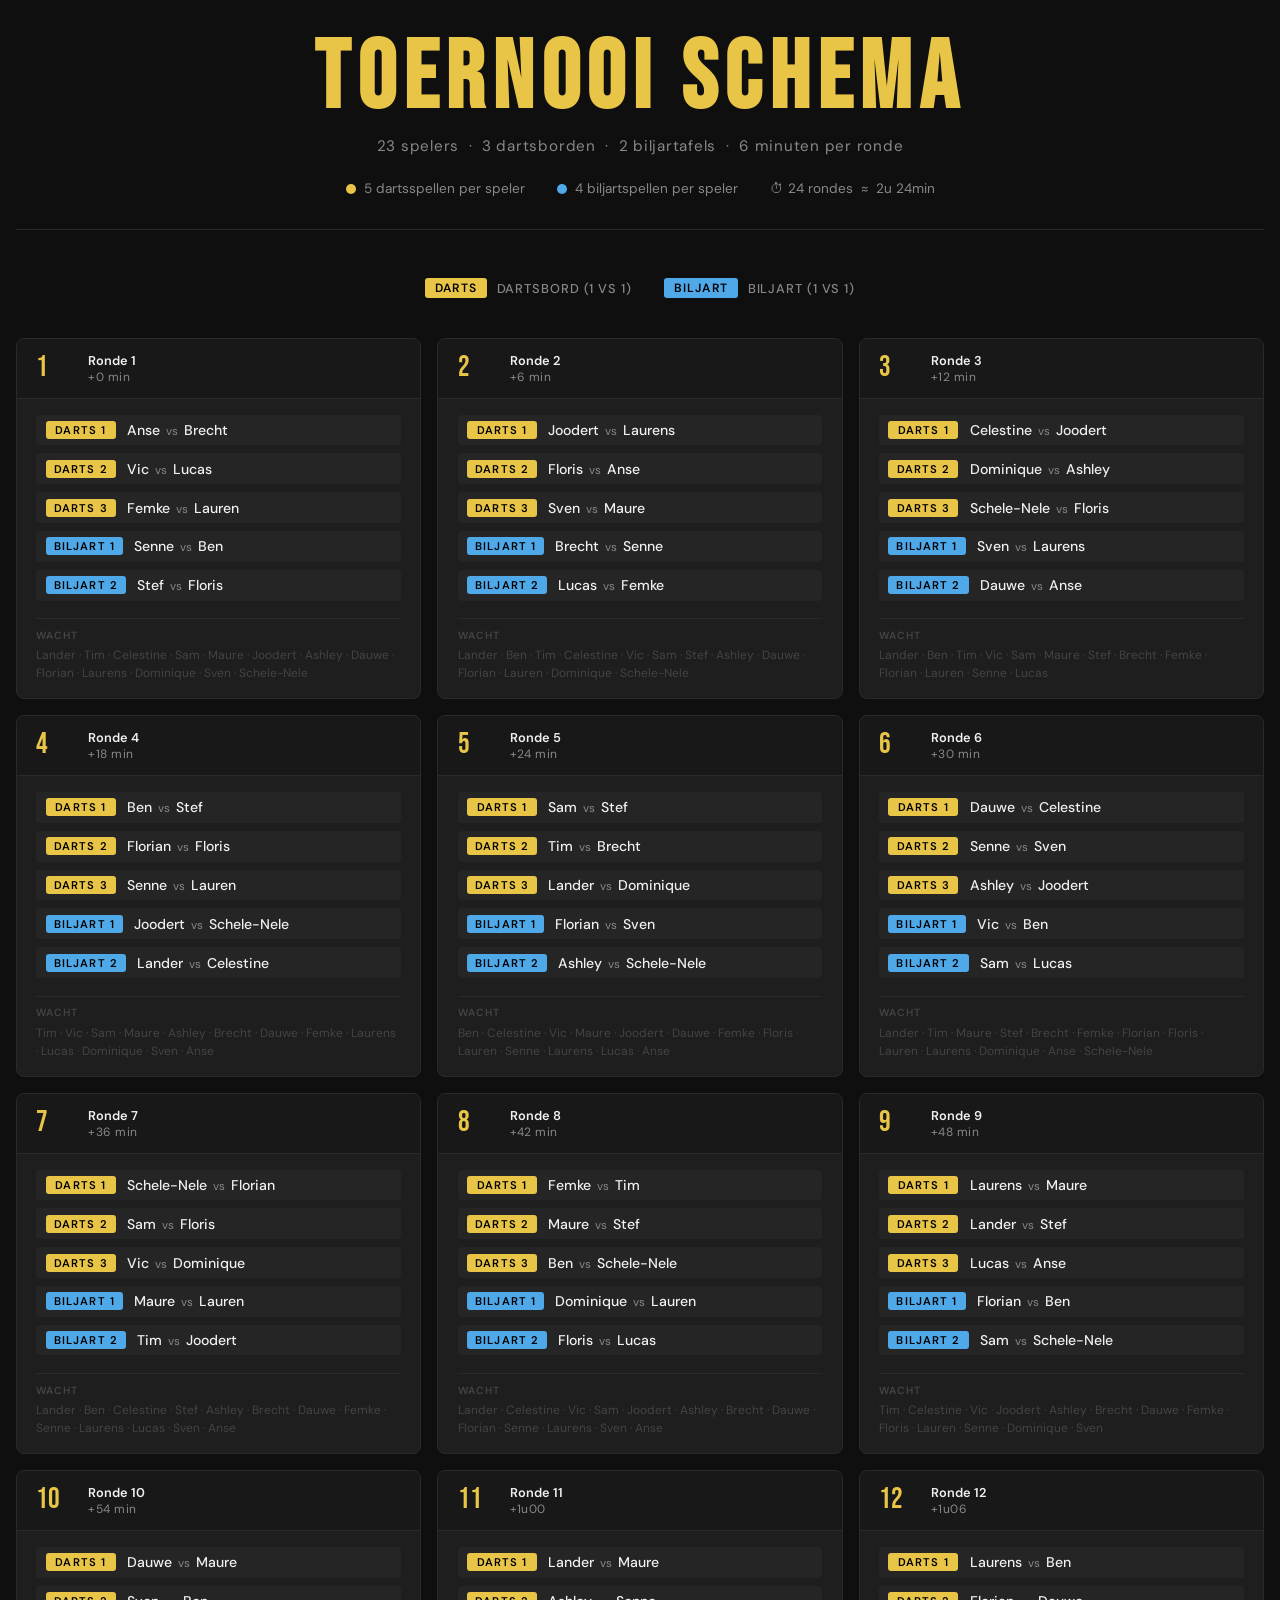
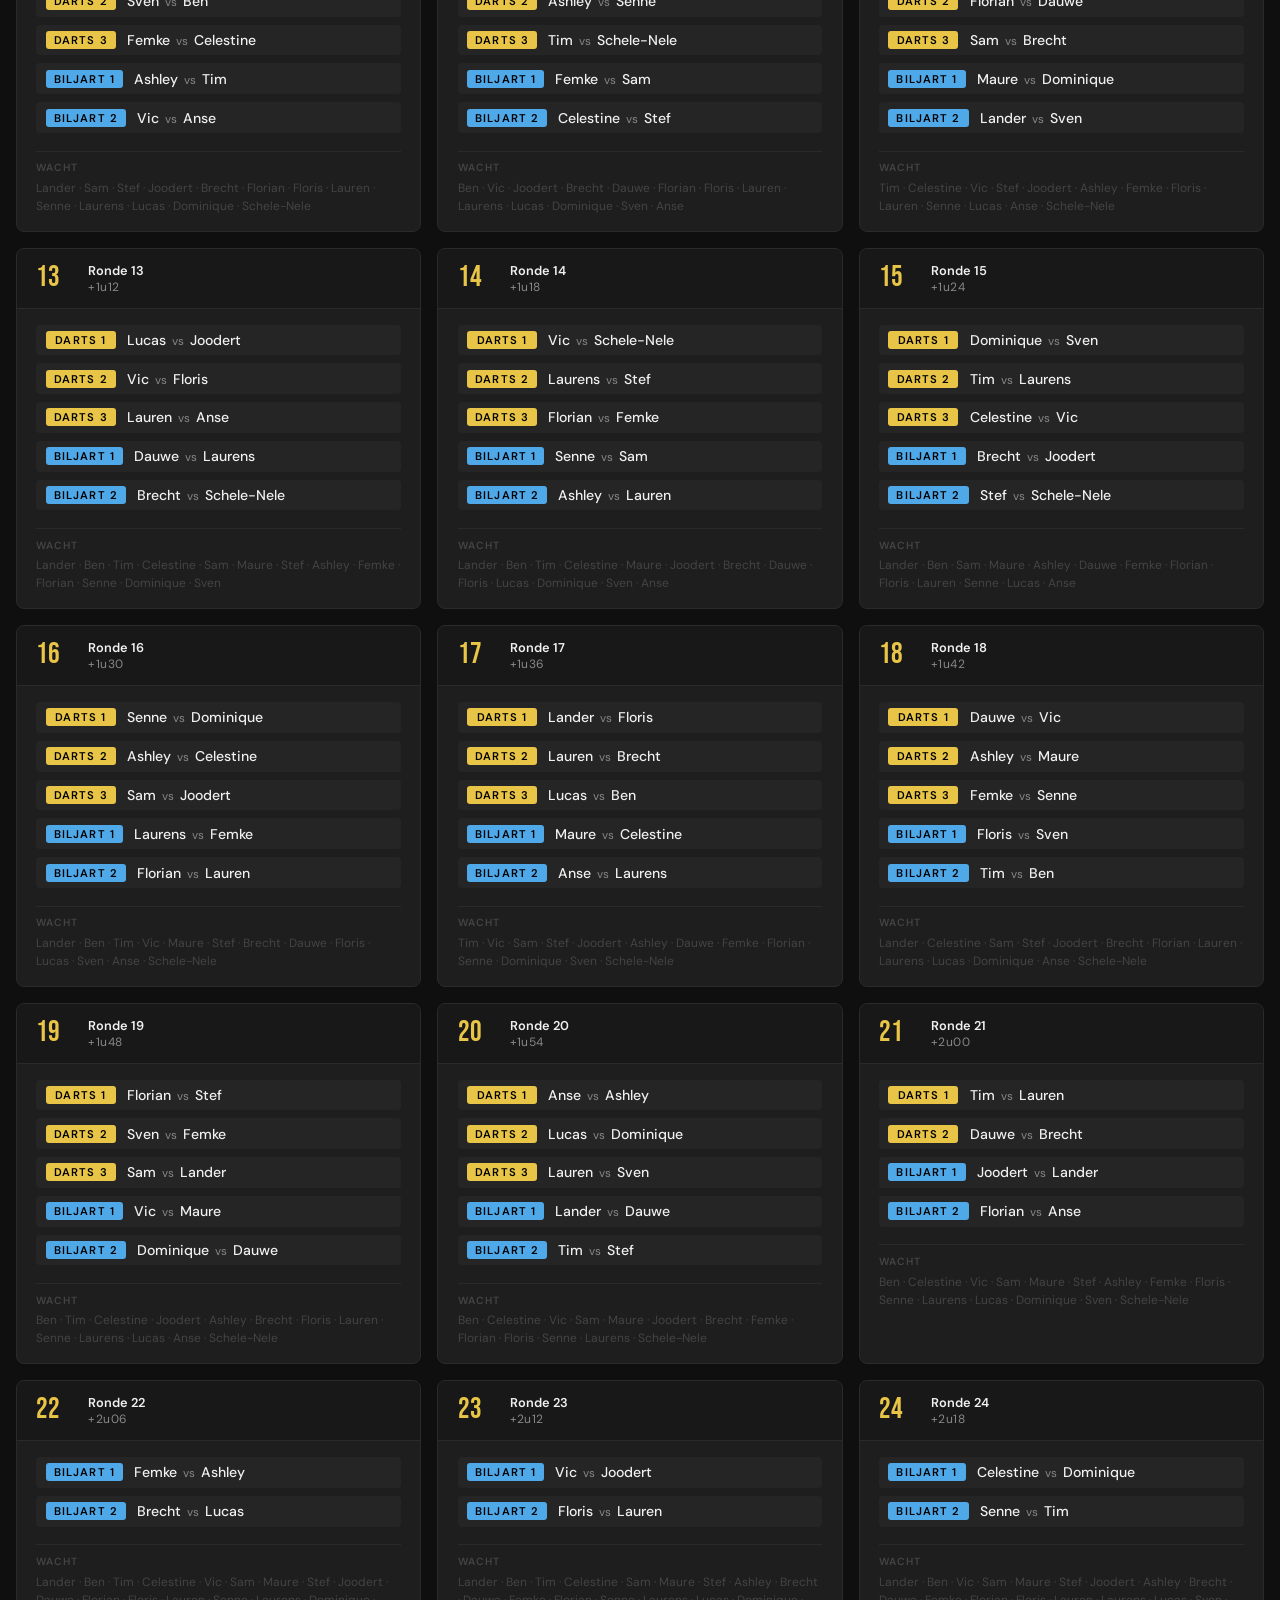
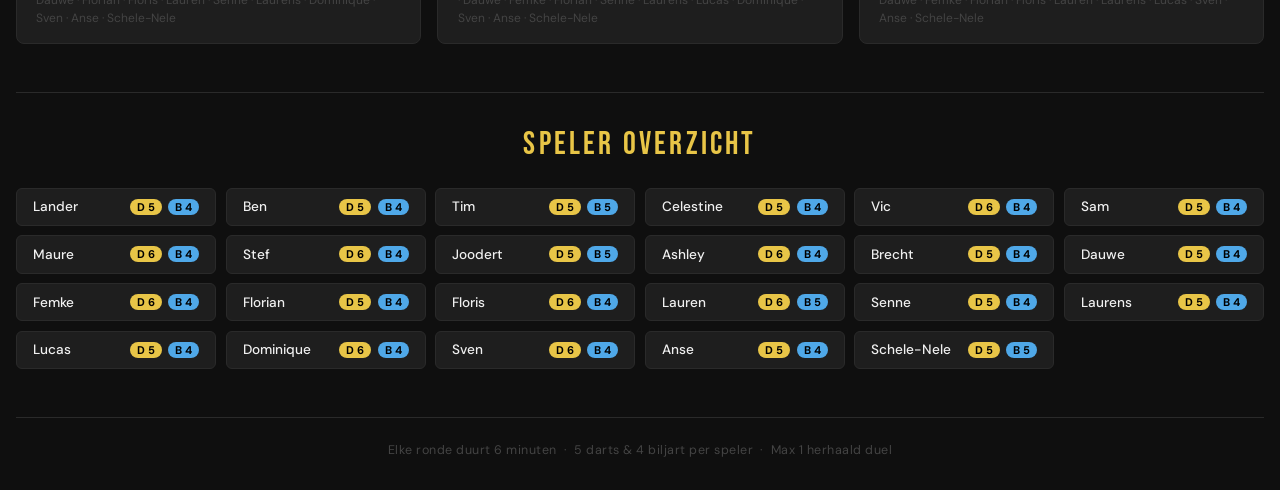
==== index.html @ 8fc0aef2 "Update index.html" ====
<!DOCTYPE html>
<html lang="nl">
<head>
<meta charset="UTF-8">
<meta name="viewport" content="width=device-width, initial-scale=1.0">
<title>Toernooi Schema</title>
<style>
  @import url('https://fonts.googleapis.com/css2?family=Bebas+Neue&family=DM+Sans:wght@300;400;500;600&display=swap');

  :root {
    --bg: #0f0f0f;
    --surface: #181818;
    --card: #1e1e1e;
    --border: #2a2a2a;
    --darts: #e8c547;
    --biljart: #4fa8e8;
    --out: #444;
    --text: #f0f0f0;
    --muted: #888;
    --accent: #e8c547;
  }

  * { box-sizing: border-box; margin: 0; padding: 0; }

  body {
    background: var(--bg);
    color: var(--text);
    font-family: 'DM Sans', sans-serif;
    padding: 2rem 1rem;
    min-height: 100vh;
  }

  header {
    text-align: center;
    margin-bottom: 3rem;
    border-bottom: 1px solid var(--border);
    padding-bottom: 2rem;
  }

  header h1 {
    font-family: 'Bebas Neue', sans-serif;
    font-size: clamp(3rem, 8vw, 6rem);
    letter-spacing: 0.08em;
    color: var(--accent);
    line-height: 1;
  }

  header p {
    color: var(--muted);
    font-size: 0.95rem;
    margin-top: 0.5rem;
    letter-spacing: 0.05em;
  }

  .meta-bar {
    display: flex;
    justify-content: center;
    gap: 2rem;
    flex-wrap: wrap;
    margin-top: 1.5rem;
  }

  .meta-item {
    display: flex;
    align-items: center;
    gap: 0.5rem;
    font-size: 0.85rem;
    color: var(--muted);
  }

  .dot {
    width: 10px; height: 10px;
    border-radius: 50%;
    flex-shrink: 0;
  }

  .dot-d { background: var(--darts); }
  .dot-b { background: var(--biljart); }

  .legend {
    display: flex;
    justify-content: center;
    gap: 2rem;
    margin-bottom: 2.5rem;
    flex-wrap: wrap;
  }

  .legend-item {
    display: flex;
    align-items: center;
    gap: 0.6rem;
    font-size: 0.8rem;
    font-weight: 500;
    letter-spacing: 0.07em;
    text-transform: uppercase;
    color: var(--muted);
  }

  .legend-badge {
    padding: 2px 10px;
    border-radius: 3px;
    font-size: 0.75rem;
    font-weight: 600;
    letter-spacing: 0.1em;
  }

  .badge-d { background: var(--darts); color: #000; }
  .badge-b { background: var(--biljart); color: #000; }

  .grid {
    display: grid;
    grid-template-columns: repeat(auto-fill, minmax(320px, 1fr));
    gap: 1rem;
    max-width: 1400px;
    margin: 0 auto;
  }

  .round-card {
    background: var(--card);
    border: 1px solid var(--border);
    border-radius: 8px;
    overflow: hidden;
  }

  .round-header {
    display: flex;
    align-items: center;
    gap: 1rem;
    padding: 0.8rem 1.2rem;
    background: var(--surface);
    border-bottom: 1px solid var(--border);
  }

  .round-num {
    font-family: 'Bebas Neue', sans-serif;
    font-size: 1.8rem;
    color: var(--accent);
    line-height: 1;
    min-width: 36px;
  }

  .round-time {
    font-size: 0.75rem;
    color: var(--muted);
    letter-spacing: 0.04em;
  }

  .round-body {
    padding: 1rem 1.2rem;
    display: flex;
    flex-direction: column;
    gap: 0.5rem;
  }

  .match-row {
    display: flex;
    align-items: center;
    gap: 0.7rem;
    padding: 0.4rem 0.6rem;
    border-radius: 4px;
    background: rgba(255,255,255,0.03);
  }

  .match-label {
    font-size: 0.7rem;
    font-weight: 600;
    letter-spacing: 0.1em;
    text-transform: uppercase;
    padding: 2px 8px;
    border-radius: 3px;
    min-width: 70px;
    text-align: center;
    flex-shrink: 0;
  }

  .label-d { background: var(--darts); color: #000; }
  .label-b { background: var(--biljart); color: #000; }

  .match-players {
    font-size: 0.88rem;
    font-weight: 500;
    color: var(--text);
  }

  .vs {
    color: var(--muted);
    font-size: 0.72rem;
    font-weight: 400;
    margin: 0 2px;
  }

  .sitting-out {
    margin-top: 0.6rem;
    padding-top: 0.6rem;
    border-top: 1px solid var(--border);
  }

  .sitting-label {
    font-size: 0.65rem;
    text-transform: uppercase;
    letter-spacing: 0.1em;
    color: var(--out);
    margin-bottom: 0.3rem;
    font-weight: 600;
  }

  .sitting-names {
    font-size: 0.75rem;
    color: var(--out);
    line-height: 1.5;
  }

  .stats-section {
    max-width: 1400px;
    margin: 3rem auto 0;
    border-top: 1px solid var(--border);
    padding-top: 2rem;
  }

  .stats-title {
    font-family: 'Bebas Neue', sans-serif;
    font-size: 2rem;
    letter-spacing: 0.1em;
    color: var(--accent);
    margin-bottom: 1.5rem;
    text-align: center;
  }

  .stats-grid {
    display: grid;
    grid-template-columns: repeat(auto-fill, minmax(200px, 1fr));
    gap: 0.6rem;
  }

  .stat-row {
    background: var(--card);
    border: 1px solid var(--border);
    border-radius: 6px;
    padding: 0.6rem 1rem;
    display: flex;
    align-items: center;
    justify-content: space-between;
    gap: 0.5rem;
  }

  .stat-name {
    font-size: 0.85rem;
    font-weight: 500;
  }

  .stat-counts {
    display: flex;
    gap: 0.4rem;
    flex-shrink: 0;
  }

  .stat-pill {
    font-size: 0.7rem;
    font-weight: 700;
    padding: 1px 7px;
    border-radius: 99px;
  }

  .pill-d { background: var(--darts); color: #000; }
  .pill-b { background: var(--biljart); color: #000; }

  footer {
    text-align: center;
    margin-top: 3rem;
    padding-top: 1.5rem;
    border-top: 1px solid var(--border);
    color: var(--out);
    font-size: 0.78rem;
    letter-spacing: 0.04em;
  }

  @media print {
    body { background: white; color: black; padding: 1rem; }
    :root {
      --bg: white; --surface: #f5f5f5; --card: #f9f9f9;
      --border: #ddd; --text: #111; --muted: #555; --out: #999;
      --darts: #c9a200; --biljart: #1a6ab3;
    }
    .grid { grid-template-columns: repeat(3, 1fr); gap: 0.6rem; }
    .round-card { break-inside: avoid; }
  }
</style>
</head>
<body>

<header>
  <h1>Toernooi Schema</h1>
  <p>23 spelers &nbsp;·&nbsp; 3 dartsborden &nbsp;·&nbsp; 2 biljartafels &nbsp;·&nbsp; 6 minuten per ronde</p>
  <div class="meta-bar">
    <div class="meta-item"><span class="dot dot-d"></span> 5 dartsspellen per speler</div>
    <div class="meta-item"><span class="dot dot-b"></span> 4 biljartspellen per speler</div>
    <div class="meta-item">⏱ 24 rondes &nbsp;≈&nbsp; 2u 24min</div>
  </div>
</header>

<div class="legend">
  <div class="legend-item"><span class="legend-badge badge-d">DARTS</span> Dartsbord (1 vs 1)</div>
  <div class="legend-item"><span class="legend-badge badge-b">BILJART</span> Biljart (1 vs 1)</div>
</div>

<div class="grid" id="schedule"></div>

<div class="stats-section">
  <div class="stats-title">Speler Overzicht</div>
  <div class="stats-grid" id="stats"></div>
</div>

<footer>Elke ronde duurt 6 minuten &nbsp;·&nbsp; 5 darts &amp; 4 biljart per speler &nbsp;·&nbsp; Max 1 herhaald duel</footer>

<script>
const schedule = [
  { darts: [["Anse","Brecht"],["Vic","Lucas"],["Femke","Lauren"]], biljart: [["Senne","Ben"],["Stef","Floris"]] },
  { darts: [["Joodert","Laurens"],["Floris","Anse"],["Sven","Maure"]], biljart: [["Brecht","Senne"],["Lucas","Femke"]] },
  { darts: [["Celestine","Joodert"],["Dominique","Ashley"],["Schele-Nele","Floris"]], biljart: [["Sven","Laurens"],["Dauwe","Anse"]] },
  { darts: [["Ben","Stef"],["Florian","Floris"],["Senne","Lauren"]], biljart: [["Joodert","Schele-Nele"],["Lander","Celestine"]] },
  { darts: [["Sam","Stef"],["Tim","Brecht"],["Lander","Dominique"]], biljart: [["Florian","Sven"],["Ashley","Schele-Nele"]] },
  { darts: [["Dauwe","Celestine"],["Senne","Sven"],["Ashley","Joodert"]], biljart: [["Vic","Ben"],["Sam","Lucas"]] },
  { darts: [["Schele-Nele","Florian"],["Sam","Floris"],["Vic","Dominique"]], biljart: [["Maure","Lauren"],["Tim","Joodert"]] },
  { darts: [["Femke","Tim"],["Maure","Stef"],["Ben","Schele-Nele"]], biljart: [["Dominique","Lauren"],["Floris","Lucas"]] },
  { darts: [["Laurens","Maure"],["Lander","Stef"],["Lucas","Anse"]], biljart: [["Florian","Ben"],["Sam","Schele-Nele"]] },
  { darts: [["Dauwe","Maure"],["Sven","Ben"],["Femke","Celestine"]], biljart: [["Ashley","Tim"],["Vic","Anse"]] },
  { darts: [["Lander","Maure"],["Ashley","Senne"],["Tim","Schele-Nele"]], biljart: [["Femke","Sam"],["Celestine","Stef"]] },
  { darts: [["Laurens","Ben"],["Florian","Dauwe"],["Sam","Brecht"]], biljart: [["Maure","Dominique"],["Lander","Sven"]] },
  { darts: [["Lucas","Joodert"],["Vic","Floris"],["Lauren","Anse"]], biljart: [["Dauwe","Laurens"],["Brecht","Schele-Nele"]] },
  { darts: [["Vic","Schele-Nele"],["Laurens","Stef"],["Florian","Femke"]], biljart: [["Senne","Sam"],["Ashley","Lauren"]] },
  { darts: [["Dominique","Sven"],["Tim","Laurens"],["Celestine","Vic"]], biljart: [["Brecht","Joodert"],["Stef","Schele-Nele"]] },
  { darts: [["Senne","Dominique"],["Ashley","Celestine"],["Sam","Joodert"]], biljart: [["Laurens","Femke"],["Florian","Lauren"]] },
  { darts: [["Lander","Floris"],["Lauren","Brecht"],["Lucas","Ben"]], biljart: [["Maure","Celestine"],["Anse","Laurens"]] },
  { darts: [["Dauwe","Vic"],["Ashley","Maure"],["Femke","Senne"]], biljart: [["Floris","Sven"],["Tim","Ben"]] },
  { darts: [["Florian","Stef"],["Sven","Femke"],["Sam","Lander"]], biljart: [["Vic","Maure"],["Dominique","Dauwe"]] },
  { darts: [["Anse","Ashley"],["Lucas","Dominique"],["Lauren","Sven"]], biljart: [["Lander","Dauwe"],["Tim","Stef"]] },
  { darts: [["Tim","Lauren"],["Dauwe","Brecht"]], biljart: [["Joodert","Lander"],["Florian","Anse"]] },
  { darts: [], biljart: [["Femke","Ashley"],["Brecht","Lucas"]] },
  { darts: [], biljart: [["Vic","Joodert"],["Floris","Lauren"]] },
  { darts: [], biljart: [["Celestine","Dominique"],["Senne","Tim"]] },
];

const allPlayers = ["Lander","Ben","Tim","Celestine","Vic","Sam","Maure","Stef","Joodert","Ashley",
  "Brecht","Dauwe","Femke","Florian","Floris","Lauren","Senne","Laurens","Lucas",
  "Dominique","Sven","Anse","Schele-Nele"];

// Track counts
const dc = {}, bc = {};
allPlayers.forEach(p => { dc[p] = 0; bc[p] = 0; });

// Compute minutes
function roundTime(i) {
  const total = i * 6;
  const h = Math.floor(total / 60);
  const m = total % 60;
  return h > 0 ? `${h}u${m.toString().padStart(2,'0')}` : `${m} min`;
}

const grid = document.getElementById('schedule');

schedule.forEach((rnd, i) => {
  const playing = new Set();
  rnd.darts.forEach(([a,b]) => { playing.add(a); playing.add(b); dc[a]++; dc[b]++; });
  rnd.biljart.forEach(([a,b]) => { playing.add(a); playing.add(b); bc[a]++; bc[b]++; });
  const sitting = allPlayers.filter(p => !playing.has(p));

  const card = document.createElement('div');
  card.className = 'round-card';

  let matchRows = '';
  rnd.darts.forEach(([a,b], j) => {
    matchRows += `<div class="match-row">
      <span class="match-label label-d">Darts ${j+1}</span>
      <span class="match-players">${a} <span class="vs">vs</span> ${b}</span>
    </div>`;
  });
  rnd.biljart.forEach(([a,b], j) => {
    matchRows += `<div class="match-row">
      <span class="match-label label-b">Biljart ${j+1}</span>
      <span class="match-players">${a} <span class="vs">vs</span> ${b}</span>
    </div>`;
  });

  const sittingHtml = sitting.length > 0 ? `
    <div class="sitting-out">
      <div class="sitting-label">Wacht</div>
      <div class="sitting-names">${sitting.join(' · ')}</div>
    </div>` : '';

  card.innerHTML = `
    <div class="round-header">
      <div class="round-num">${i+1}</div>
      <div>
        <div style="font-size:0.8rem;font-weight:600;">Ronde ${i+1}</div>
        <div class="round-time">+${roundTime(i)}</div>
      </div>
    </div>
    <div class="round-body">
      ${matchRows}
      ${sittingHtml}
    </div>`;
  grid.appendChild(card);
});

// Stats
const statsGrid = document.getElementById('stats');
allPlayers.forEach(p => {
  const row = document.createElement('div');
  row.className = 'stat-row';
  row.innerHTML = `
    <span class="stat-name">${p}</span>
    <div class="stat-counts">
      <span class="stat-pill pill-d">D ${dc[p]}</span>
      <span class="stat-pill pill-b">B ${bc[p]}</span>
    </div>`;
  statsGrid.appendChild(row);
});
</script>
</body>
</html>
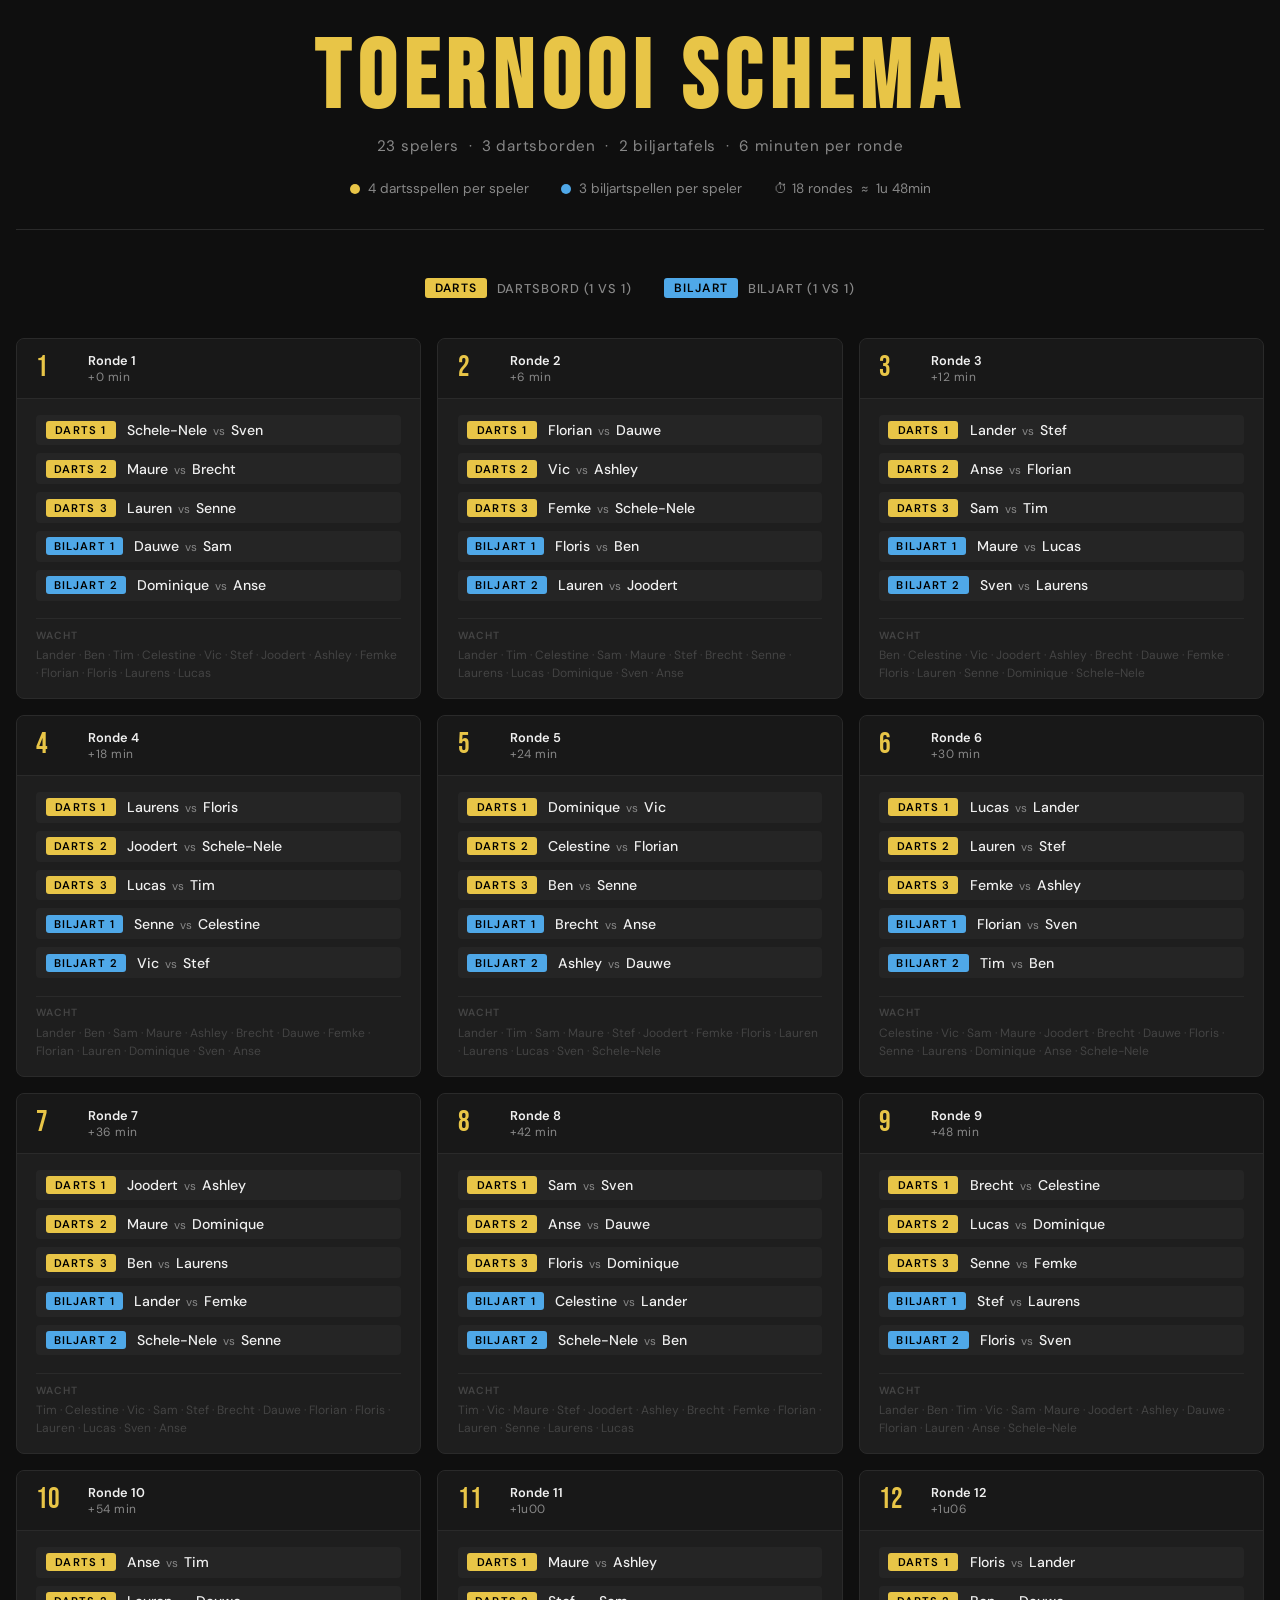
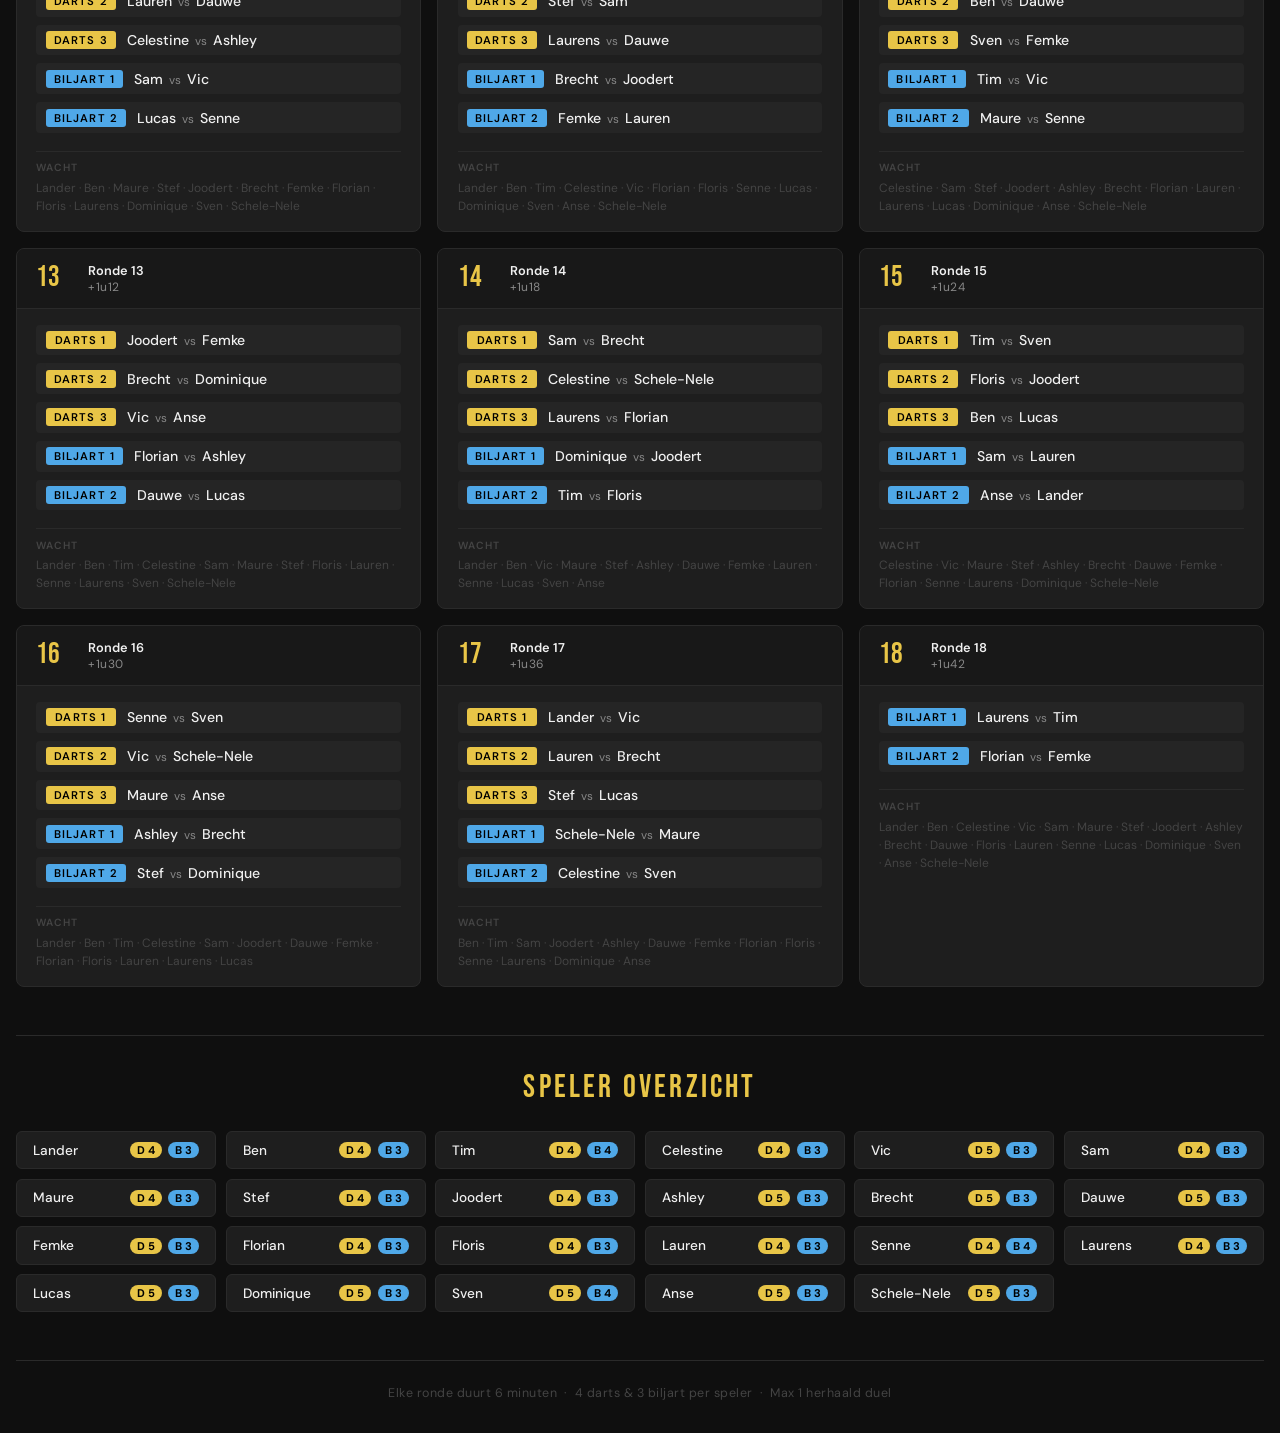
==== commit 9a1345da: "Update index.html tournament" ====
--- a/index.html
+++ b/index.html
@@ -292,9 +292,9 @@
   <h1>Toernooi Schema</h1>
   <p>23 spelers &nbsp;·&nbsp; 3 dartsborden &nbsp;·&nbsp; 2 biljartafels &nbsp;·&nbsp; 6 minuten per ronde</p>
   <div class="meta-bar">
-    <div class="meta-item"><span class="dot dot-d"></span> 5 dartsspellen per speler</div>
-    <div class="meta-item"><span class="dot dot-b"></span> 4 biljartspellen per speler</div>
-    <div class="meta-item">⏱ 24 rondes &nbsp;≈&nbsp; 2u 24min</div>
+    <div class="meta-item"><span class="dot dot-d"></span> 4 dartsspellen per speler</div>
+    <div class="meta-item"><span class="dot dot-b"></span> 3 biljartspellen per speler</div>
+    <div class="meta-item">⏱ 18 rondes &nbsp;≈&nbsp; 1u 48min</div>
   </div>
 </header>
 
@@ -310,34 +310,28 @@
   <div class="stats-grid" id="stats"></div>
 </div>
 
-<footer>Elke ronde duurt 6 minuten &nbsp;·&nbsp; 5 darts &amp; 4 biljart per speler &nbsp;·&nbsp; Max 1 herhaald duel</footer>
+<footer>Elke ronde duurt 6 minuten &nbsp;·&nbsp; 4 darts &amp; 3 biljart per speler &nbsp;·&nbsp; Max 1 herhaald duel</footer>
 
 <script>
 const schedule = [
-  { darts: [["Anse","Brecht"],["Vic","Lucas"],["Femke","Lauren"]], biljart: [["Senne","Ben"],["Stef","Floris"]] },
-  { darts: [["Joodert","Laurens"],["Floris","Anse"],["Sven","Maure"]], biljart: [["Brecht","Senne"],["Lucas","Femke"]] },
-  { darts: [["Celestine","Joodert"],["Dominique","Ashley"],["Schele-Nele","Floris"]], biljart: [["Sven","Laurens"],["Dauwe","Anse"]] },
-  { darts: [["Ben","Stef"],["Florian","Floris"],["Senne","Lauren"]], biljart: [["Joodert","Schele-Nele"],["Lander","Celestine"]] },
-  { darts: [["Sam","Stef"],["Tim","Brecht"],["Lander","Dominique"]], biljart: [["Florian","Sven"],["Ashley","Schele-Nele"]] },
-  { darts: [["Dauwe","Celestine"],["Senne","Sven"],["Ashley","Joodert"]], biljart: [["Vic","Ben"],["Sam","Lucas"]] },
-  { darts: [["Schele-Nele","Florian"],["Sam","Floris"],["Vic","Dominique"]], biljart: [["Maure","Lauren"],["Tim","Joodert"]] },
-  { darts: [["Femke","Tim"],["Maure","Stef"],["Ben","Schele-Nele"]], biljart: [["Dominique","Lauren"],["Floris","Lucas"]] },
-  { darts: [["Laurens","Maure"],["Lander","Stef"],["Lucas","Anse"]], biljart: [["Florian","Ben"],["Sam","Schele-Nele"]] },
-  { darts: [["Dauwe","Maure"],["Sven","Ben"],["Femke","Celestine"]], biljart: [["Ashley","Tim"],["Vic","Anse"]] },
-  { darts: [["Lander","Maure"],["Ashley","Senne"],["Tim","Schele-Nele"]], biljart: [["Femke","Sam"],["Celestine","Stef"]] },
-  { darts: [["Laurens","Ben"],["Florian","Dauwe"],["Sam","Brecht"]], biljart: [["Maure","Dominique"],["Lander","Sven"]] },
-  { darts: [["Lucas","Joodert"],["Vic","Floris"],["Lauren","Anse"]], biljart: [["Dauwe","Laurens"],["Brecht","Schele-Nele"]] },
-  { darts: [["Vic","Schele-Nele"],["Laurens","Stef"],["Florian","Femke"]], biljart: [["Senne","Sam"],["Ashley","Lauren"]] },
-  { darts: [["Dominique","Sven"],["Tim","Laurens"],["Celestine","Vic"]], biljart: [["Brecht","Joodert"],["Stef","Schele-Nele"]] },
-  { darts: [["Senne","Dominique"],["Ashley","Celestine"],["Sam","Joodert"]], biljart: [["Laurens","Femke"],["Florian","Lauren"]] },
-  { darts: [["Lander","Floris"],["Lauren","Brecht"],["Lucas","Ben"]], biljart: [["Maure","Celestine"],["Anse","Laurens"]] },
-  { darts: [["Dauwe","Vic"],["Ashley","Maure"],["Femke","Senne"]], biljart: [["Floris","Sven"],["Tim","Ben"]] },
-  { darts: [["Florian","Stef"],["Sven","Femke"],["Sam","Lander"]], biljart: [["Vic","Maure"],["Dominique","Dauwe"]] },
-  { darts: [["Anse","Ashley"],["Lucas","Dominique"],["Lauren","Sven"]], biljart: [["Lander","Dauwe"],["Tim","Stef"]] },
-  { darts: [["Tim","Lauren"],["Dauwe","Brecht"]], biljart: [["Joodert","Lander"],["Florian","Anse"]] },
-  { darts: [], biljart: [["Femke","Ashley"],["Brecht","Lucas"]] },
-  { darts: [], biljart: [["Vic","Joodert"],["Floris","Lauren"]] },
-  { darts: [], biljart: [["Celestine","Dominique"],["Senne","Tim"]] },
+  { darts: [["Schele-Nele","Sven"],["Maure","Brecht"],["Lauren","Senne"]], biljart: [["Dauwe","Sam"],["Dominique","Anse"]] },
+  { darts: [["Florian","Dauwe"],["Vic","Ashley"],["Femke","Schele-Nele"]], biljart: [["Floris","Ben"],["Lauren","Joodert"]] },
+  { darts: [["Lander","Stef"],["Anse","Florian"],["Sam","Tim"]], biljart: [["Maure","Lucas"],["Sven","Laurens"]] },
+  { darts: [["Laurens","Floris"],["Joodert","Schele-Nele"],["Lucas","Tim"]], biljart: [["Senne","Celestine"],["Vic","Stef"]] },
+  { darts: [["Dominique","Vic"],["Celestine","Florian"],["Ben","Senne"]], biljart: [["Brecht","Anse"],["Ashley","Dauwe"]] },
+  { darts: [["Lucas","Lander"],["Lauren","Stef"],["Femke","Ashley"]], biljart: [["Florian","Sven"],["Tim","Ben"]] },
+  { darts: [["Joodert","Ashley"],["Maure","Dominique"],["Ben","Laurens"]], biljart: [["Lander","Femke"],["Schele-Nele","Senne"]] },
+  { darts: [["Sam","Sven"],["Anse","Dauwe"],["Floris","Dominique"]], biljart: [["Celestine","Lander"],["Schele-Nele","Ben"]] },
+  { darts: [["Brecht","Celestine"],["Lucas","Dominique"],["Senne","Femke"]], biljart: [["Stef","Laurens"],["Floris","Sven"]] },
+  { darts: [["Anse","Tim"],["Lauren","Dauwe"],["Celestine","Ashley"]], biljart: [["Sam","Vic"],["Lucas","Senne"]] },
+  { darts: [["Maure","Ashley"],["Stef","Sam"],["Laurens","Dauwe"]], biljart: [["Brecht","Joodert"],["Femke","Lauren"]] },
+  { darts: [["Floris","Lander"],["Ben","Dauwe"],["Sven","Femke"]], biljart: [["Tim","Vic"],["Maure","Senne"]] },
+  { darts: [["Joodert","Femke"],["Brecht","Dominique"],["Vic","Anse"]], biljart: [["Florian","Ashley"],["Dauwe","Lucas"]] },
+  { darts: [["Sam","Brecht"],["Celestine","Schele-Nele"],["Laurens","Florian"]], biljart: [["Dominique","Joodert"],["Tim","Floris"]] },
+  { darts: [["Tim","Sven"],["Floris","Joodert"],["Ben","Lucas"]], biljart: [["Sam","Lauren"],["Anse","Lander"]] },
+  { darts: [["Senne","Sven"],["Vic","Schele-Nele"],["Maure","Anse"]], biljart: [["Ashley","Brecht"],["Stef","Dominique"]] },
+  { darts: [["Lander","Vic"],["Lauren","Brecht"],["Stef","Lucas"]], biljart: [["Schele-Nele","Maure"],["Celestine","Sven"]] },
+  { darts: [], biljart: [["Laurens","Tim"],["Florian","Femke"]] },
 ];
 
 const allPlayers = ["Lander","Ben","Tim","Celestine","Vic","Sam","Maure","Stef","Joodert","Ashley",
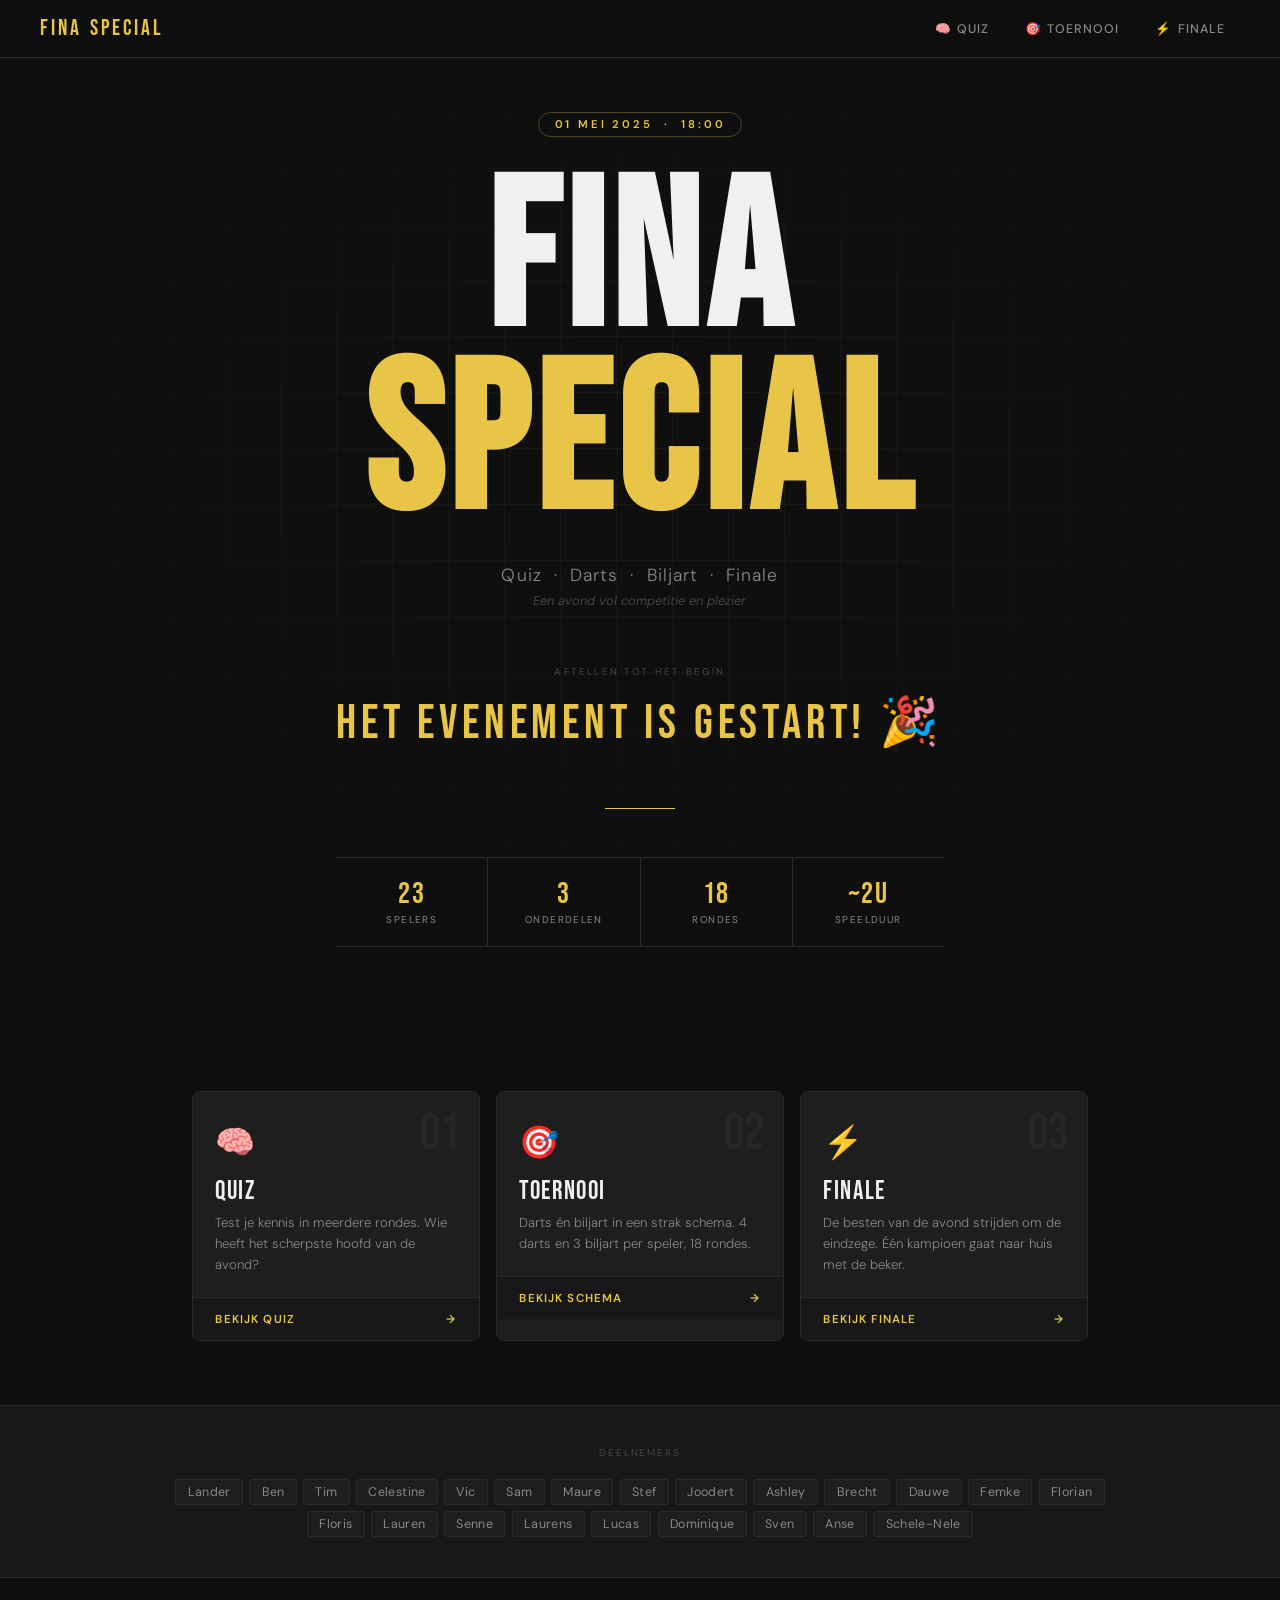
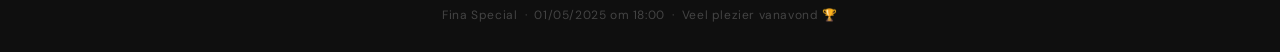
==== commit 4179b945: "Update index.html homepage added" ====
--- a/index.html
+++ b/index.html
@@ -3,412 +3,249 @@
 <head>
 <meta charset="UTF-8">
 <meta name="viewport" content="width=device-width, initial-scale=1.0">
-<title>Toernooi Schema</title>
+<title>Fina Special</title>
 <style>
-  @import url('https://fonts.googleapis.com/css2?family=Bebas+Neue&family=DM+Sans:wght@300;400;500;600&display=swap');
+  @import url('https://fonts.googleapis.com/css2?family=Bebas+Neue&family=DM+Sans:ital,wght@0,300;0,400;0,500;1,300&display=swap');
 
   :root {
     --bg: #0f0f0f;
     --surface: #181818;
     --card: #1e1e1e;
     --border: #2a2a2a;
-    --darts: #e8c547;
-    --biljart: #4fa8e8;
-    --out: #444;
+    --gold: #e8c547;
     --text: #f0f0f0;
     --muted: #888;
-    --accent: #e8c547;
-  }
-
-  * { box-sizing: border-box; margin: 0; padding: 0; }
-
-  body {
-    background: var(--bg);
-    color: var(--text);
-    font-family: 'DM Sans', sans-serif;
-    padding: 2rem 1rem;
-    min-height: 100vh;
-  }
-
-  header {
-    text-align: center;
-    margin-bottom: 3rem;
+    --dim: #444;
+  }
+
+  *, *::before, *::after { box-sizing: border-box; margin: 0; padding: 0; }
+  body { background: var(--bg); color: var(--text); font-family: 'DM Sans', sans-serif; min-height: 100vh; overflow-x: hidden; }
+
+  nav {
+    position: fixed; top: 0; left: 0; right: 0; z-index: 100;
+    display: flex; align-items: center; justify-content: space-between;
+    padding: 0 2.5rem; height: 58px;
+    background: rgba(15,15,15,0.88); backdrop-filter: blur(14px);
     border-bottom: 1px solid var(--border);
-    padding-bottom: 2rem;
-  }
-
-  header h1 {
+  }
+  .nav-logo { font-family: 'Bebas Neue', sans-serif; font-size: 1.4rem; letter-spacing: 0.14em; color: var(--gold); text-decoration: none; }
+  .nav-links { display: flex; gap: 0.3rem; list-style: none; }
+  .nav-links a {
+    display: flex; align-items: center; gap: 0.35rem;
+    padding: 0.35rem 0.9rem; border-radius: 4px; border: 1px solid transparent;
+    text-decoration: none; font-size: 0.78rem; font-weight: 500;
+    letter-spacing: 0.08em; text-transform: uppercase; color: var(--muted);
+    transition: color 0.2s, border-color 0.2s, background 0.2s;
+  }
+  .nav-links a:hover { color: var(--text); border-color: var(--border); background: var(--surface); }
+
+  .hero {
+    position: relative; min-height: 100vh;
+    display: flex; flex-direction: column; align-items: center; justify-content: center;
+    text-align: center; padding: 7rem 2rem 5rem; overflow: hidden;
+  }
+  .grid-bg {
+    position: absolute; inset: 0;
+    background-image: linear-gradient(rgba(232,197,71,0.05) 1px, transparent 1px), linear-gradient(90deg, rgba(232,197,71,0.05) 1px, transparent 1px);
+    background-size: 56px 56px;
+    mask-image: radial-gradient(ellipse 75% 65% at 50% 45%, black 10%, transparent 75%);
+  }
+
+  .hero-content { position: relative; z-index: 1; display: flex; flex-direction: column; align-items: center; }
+
+  .eyebrow {
+    font-size: 0.7rem; font-weight: 600; letter-spacing: 0.25em; text-transform: uppercase;
+    color: var(--gold); border: 1px solid rgba(232,197,71,0.28);
+    padding: 0.28rem 1rem; border-radius: 99px; margin-bottom: 2.2rem;
+    animation: up 0.7s ease both;
+  }
+
+  .hero-title {
     font-family: 'Bebas Neue', sans-serif;
-    font-size: clamp(3rem, 8vw, 6rem);
-    letter-spacing: 0.08em;
-    color: var(--accent);
-    line-height: 1;
-  }
-
-  header p {
-    color: var(--muted);
-    font-size: 0.95rem;
-    margin-top: 0.5rem;
-    letter-spacing: 0.05em;
-  }
-
-  .meta-bar {
-    display: flex;
-    justify-content: center;
-    gap: 2rem;
-    flex-wrap: wrap;
-    margin-top: 1.5rem;
-  }
-
-  .meta-item {
-    display: flex;
-    align-items: center;
-    gap: 0.5rem;
-    font-size: 0.85rem;
-    color: var(--muted);
-  }
-
-  .dot {
-    width: 10px; height: 10px;
-    border-radius: 50%;
-    flex-shrink: 0;
-  }
-
-  .dot-d { background: var(--darts); }
-  .dot-b { background: var(--biljart); }
-
-  .legend {
-    display: flex;
-    justify-content: center;
-    gap: 2rem;
-    margin-bottom: 2.5rem;
-    flex-wrap: wrap;
-  }
-
-  .legend-item {
-    display: flex;
-    align-items: center;
-    gap: 0.6rem;
-    font-size: 0.8rem;
-    font-weight: 500;
-    letter-spacing: 0.07em;
-    text-transform: uppercase;
-    color: var(--muted);
-  }
-
-  .legend-badge {
-    padding: 2px 10px;
-    border-radius: 3px;
-    font-size: 0.75rem;
-    font-weight: 600;
-    letter-spacing: 0.1em;
-  }
-
-  .badge-d { background: var(--darts); color: #000; }
-  .badge-b { background: var(--biljart); color: #000; }
-
-  .grid {
-    display: grid;
-    grid-template-columns: repeat(auto-fill, minmax(320px, 1fr));
-    gap: 1rem;
-    max-width: 1400px;
-    margin: 0 auto;
-  }
-
-  .round-card {
-    background: var(--card);
-    border: 1px solid var(--border);
-    border-radius: 8px;
-    overflow: hidden;
-  }
-
-  .round-header {
-    display: flex;
-    align-items: center;
-    gap: 1rem;
-    padding: 0.8rem 1.2rem;
-    background: var(--surface);
-    border-bottom: 1px solid var(--border);
-  }
-
-  .round-num {
-    font-family: 'Bebas Neue', sans-serif;
-    font-size: 1.8rem;
-    color: var(--accent);
-    line-height: 1;
-    min-width: 36px;
-  }
-
-  .round-time {
-    font-size: 0.75rem;
-    color: var(--muted);
-    letter-spacing: 0.04em;
-  }
-
-  .round-body {
-    padding: 1rem 1.2rem;
-    display: flex;
-    flex-direction: column;
-    gap: 0.5rem;
-  }
-
-  .match-row {
-    display: flex;
-    align-items: center;
-    gap: 0.7rem;
-    padding: 0.4rem 0.6rem;
-    border-radius: 4px;
-    background: rgba(255,255,255,0.03);
-  }
-
-  .match-label {
-    font-size: 0.7rem;
-    font-weight: 600;
-    letter-spacing: 0.1em;
-    text-transform: uppercase;
-    padding: 2px 8px;
-    border-radius: 3px;
-    min-width: 70px;
-    text-align: center;
-    flex-shrink: 0;
-  }
-
-  .label-d { background: var(--darts); color: #000; }
-  .label-b { background: var(--biljart); color: #000; }
-
-  .match-players {
-    font-size: 0.88rem;
-    font-weight: 500;
-    color: var(--text);
-  }
-
-  .vs {
-    color: var(--muted);
-    font-size: 0.72rem;
-    font-weight: 400;
-    margin: 0 2px;
-  }
-
-  .sitting-out {
-    margin-top: 0.6rem;
-    padding-top: 0.6rem;
-    border-top: 1px solid var(--border);
-  }
-
-  .sitting-label {
-    font-size: 0.65rem;
-    text-transform: uppercase;
-    letter-spacing: 0.1em;
-    color: var(--out);
-    margin-bottom: 0.3rem;
-    font-weight: 600;
-  }
-
-  .sitting-names {
-    font-size: 0.75rem;
-    color: var(--out);
-    line-height: 1.5;
-  }
-
-  .stats-section {
-    max-width: 1400px;
-    margin: 3rem auto 0;
-    border-top: 1px solid var(--border);
-    padding-top: 2rem;
-  }
-
-  .stats-title {
-    font-family: 'Bebas Neue', sans-serif;
-    font-size: 2rem;
-    letter-spacing: 0.1em;
-    color: var(--accent);
-    margin-bottom: 1.5rem;
-    text-align: center;
-  }
-
-  .stats-grid {
-    display: grid;
-    grid-template-columns: repeat(auto-fill, minmax(200px, 1fr));
-    gap: 0.6rem;
-  }
-
-  .stat-row {
-    background: var(--card);
-    border: 1px solid var(--border);
-    border-radius: 6px;
-    padding: 0.6rem 1rem;
-    display: flex;
-    align-items: center;
-    justify-content: space-between;
-    gap: 0.5rem;
-  }
-
-  .stat-name {
-    font-size: 0.85rem;
-    font-weight: 500;
-  }
-
-  .stat-counts {
-    display: flex;
-    gap: 0.4rem;
-    flex-shrink: 0;
-  }
-
-  .stat-pill {
-    font-size: 0.7rem;
-    font-weight: 700;
-    padding: 1px 7px;
-    border-radius: 99px;
-  }
-
-  .pill-d { background: var(--darts); color: #000; }
-  .pill-b { background: var(--biljart); color: #000; }
-
-  footer {
-    text-align: center;
-    margin-top: 3rem;
-    padding-top: 1.5rem;
-    border-top: 1px solid var(--border);
-    color: var(--out);
-    font-size: 0.78rem;
-    letter-spacing: 0.04em;
-  }
-
-  @media print {
-    body { background: white; color: black; padding: 1rem; }
-    :root {
-      --bg: white; --surface: #f5f5f5; --card: #f9f9f9;
-      --border: #ddd; --text: #111; --muted: #555; --out: #999;
-      --darts: #c9a200; --biljart: #1a6ab3;
-    }
-    .grid { grid-template-columns: repeat(3, 1fr); gap: 0.6rem; }
-    .round-card { break-inside: avoid; }
+    font-size: clamp(5rem, 18vw, 13rem);
+    line-height: 0.88; letter-spacing: 0.03em;
+    animation: up 0.7s 0.08s ease both;
+  }
+  .hero-title .accent { color: var(--gold); }
+
+  .hero-sub { margin-top: 1.6rem; font-size: clamp(0.9rem, 2vw, 1.1rem); font-weight: 300; color: var(--muted); letter-spacing: 0.06em; animation: up 0.7s 0.16s ease both; }
+  .hero-tagline { margin-top: 0.4rem; font-size: 0.8rem; color: var(--dim); font-style: italic; animation: up 0.7s 0.22s ease both; }
+
+  .countdown-wrap { margin-top: 3.5rem; animation: up 0.7s 0.3s ease both; }
+  .cd-label { font-size: 0.62rem; letter-spacing: 0.22em; text-transform: uppercase; color: var(--dim); margin-bottom: 1rem; }
+
+  .countdown { display: flex; gap: 1rem; align-items: flex-end; justify-content: center; }
+  .cd-unit { display: flex; flex-direction: column; align-items: center; gap: 0.3rem; }
+  .cd-val {
+    font-family: 'Bebas Neue', sans-serif; font-size: clamp(3rem, 9vw, 6rem);
+    line-height: 1; color: var(--text); min-width: 2ch; text-align: center;
+    transition: color 0.25s;
+  }
+  .cd-val.tick { color: var(--gold); }
+  .cd-lbl { font-size: 0.6rem; letter-spacing: 0.16em; text-transform: uppercase; color: var(--dim); }
+  .cd-sep { font-family: 'Bebas Neue', sans-serif; font-size: clamp(2.5rem, 7vw, 5rem); color: var(--border); margin-bottom: 0.5rem; line-height: 1; user-select: none; }
+  .started-msg { font-family: 'Bebas Neue', sans-serif; font-size: clamp(1.8rem, 5vw, 3rem); color: var(--gold); letter-spacing: 0.1em; }
+
+  .gold-line { width: 70px; height: 1px; background: var(--gold); opacity: 0.35; margin: 3.5rem auto 0; animation: up 0.7s 0.38s ease both; }
+
+  .info-strip {
+    display: flex; justify-content: center; flex-wrap: wrap;
+    border-top: 1px solid var(--border); border-bottom: 1px solid var(--border);
+    margin-top: 3rem; animation: up 0.7s 0.44s ease both; width: 100%; max-width: 680px;
+  }
+  .info-item { padding: 1.3rem 1.8rem; border-right: 1px solid var(--border); text-align: center; flex: 1; min-width: 120px; }
+  .info-item:last-child { border-right: none; }
+  .info-val { font-family: 'Bebas Neue', sans-serif; font-size: 1.9rem; color: var(--gold); letter-spacing: 0.05em; line-height: 1; }
+  .info-lbl { font-size: 0.62rem; letter-spacing: 0.14em; text-transform: uppercase; color: var(--muted); margin-top: 0.2rem; }
+
+  .cards-section { max-width: 960px; margin: 0 auto; padding: 4rem 2rem; animation: up 0.7s 0.5s ease both; }
+  .cards-grid { display: grid; grid-template-columns: repeat(auto-fit, minmax(260px, 1fr)); gap: 1rem; }
+
+  .event-card { background: var(--card); border: 1px solid var(--border); border-radius: 8px; overflow: hidden; text-decoration: none; display: block; transition: border-color 0.2s, transform 0.2s; }
+  .event-card:hover { border-color: rgba(232,197,71,0.35); transform: translateY(-3px); }
+  .ec-top { padding: 1.8rem 1.4rem 1.4rem; position: relative; }
+  .ec-num { position: absolute; top: 1rem; right: 1.2rem; font-family: 'Bebas Neue', sans-serif; font-size: 3.2rem; color: rgba(255,255,255,0.04); line-height: 1; user-select: none; }
+  .ec-icon { font-size: 2rem; display: block; margin-bottom: 0.8rem; }
+  .ec-title { font-family: 'Bebas Neue', sans-serif; font-size: 1.6rem; letter-spacing: 0.06em; color: var(--text); margin-bottom: 0.3rem; }
+  .ec-desc { font-size: 0.82rem; color: var(--muted); font-weight: 300; line-height: 1.6; }
+  .ec-foot { display: flex; align-items: center; justify-content: space-between; padding: 0.85rem 1.4rem; border-top: 1px solid var(--border); background: var(--surface); font-size: 0.72rem; font-weight: 600; letter-spacing: 0.1em; text-transform: uppercase; color: var(--gold); }
+  .ec-arrow { transition: transform 0.2s; }
+  .event-card:hover .ec-arrow { transform: translateX(4px); }
+
+  .players-section { background: var(--surface); border-top: 1px solid var(--border); padding: 2.5rem 2rem; }
+  .players-label { font-size: 0.62rem; letter-spacing: 0.2em; text-transform: uppercase; color: var(--dim); text-align: center; margin-bottom: 1.2rem; }
+  .players-wrap { display: flex; flex-wrap: wrap; gap: 0.4rem; justify-content: center; max-width: 960px; margin: 0 auto; }
+  .ptag { background: var(--card); border: 1px solid var(--border); border-radius: 3px; padding: 0.25rem 0.7rem; font-size: 0.78rem; color: var(--muted); letter-spacing: 0.03em; transition: color 0.15s, border-color 0.15s; }
+  .ptag:hover { color: var(--text); border-color: var(--dim); }
+
+  footer { text-align: center; padding: 1.8rem 2rem; border-top: 1px solid var(--border); color: var(--dim); font-size: 0.75rem; letter-spacing: 0.05em; }
+
+  @keyframes up { from { opacity: 0; transform: translateY(18px); } to { opacity: 1; transform: translateY(0); } }
+
+  @media (max-width: 560px) {
+    nav { padding: 0 1.2rem; }
+    .nav-links a .txt { display: none; }
+    .cd-sep { display: none; }
+    .countdown { gap: 0.6rem; }
   }
 </style>
 </head>
 <body>
 
-<header>
-  <h1>Toernooi Schema</h1>
-  <p>23 spelers &nbsp;·&nbsp; 3 dartsborden &nbsp;·&nbsp; 2 biljartafels &nbsp;·&nbsp; 6 minuten per ronde</p>
-  <div class="meta-bar">
-    <div class="meta-item"><span class="dot dot-d"></span> 4 dartsspellen per speler</div>
-    <div class="meta-item"><span class="dot dot-b"></span> 3 biljartspellen per speler</div>
-    <div class="meta-item">⏱ 18 rondes &nbsp;≈&nbsp; 1u 48min</div>
+<nav>
+  <a class="nav-logo" href="#">Fina Special</a>
+  <ul class="nav-links">
+    <li><a href="quiz.html">🧠 <span class="txt">Quiz</span></a></li>
+    <li><a href="tournament.html">🎯 <span class="txt">Toernooi</span></a></li>
+    <li><a href="finals.html">⚡ <span class="txt">Finale</span></a></li>
+  </ul>
+</nav>
+
+<div class="hero">
+  <div class="grid-bg"></div>
+  <div class="hero-content">
+    <span class="eyebrow">01 mei 2025 &nbsp;·&nbsp; 18:00</span>
+    <h1 class="hero-title">Fina<br><span class="accent">Special</span></h1>
+    <p class="hero-sub">Quiz &nbsp;·&nbsp; Darts &nbsp;·&nbsp; Biljart &nbsp;·&nbsp; Finale</p>
+    <p class="hero-tagline">Een avond vol competitie en plezier</p>
+
+    <div class="countdown-wrap">
+      <div class="cd-label">Aftellen tot het begin</div>
+      <div class="countdown" id="countdown">
+        <div class="cd-unit"><div class="cd-val" id="cd-d">--</div><div class="cd-lbl">Dagen</div></div>
+        <div class="cd-sep">:</div>
+        <div class="cd-unit"><div class="cd-val" id="cd-h">--</div><div class="cd-lbl">Uren</div></div>
+        <div class="cd-sep">:</div>
+        <div class="cd-unit"><div class="cd-val" id="cd-m">--</div><div class="cd-lbl">Min</div></div>
+        <div class="cd-sep">:</div>
+        <div class="cd-unit"><div class="cd-val" id="cd-s">--</div><div class="cd-lbl">Sec</div></div>
+      </div>
+    </div>
+
+    <div class="gold-line"></div>
+
+    <div class="info-strip">
+      <div class="info-item"><div class="info-val">23</div><div class="info-lbl">Spelers</div></div>
+      <div class="info-item"><div class="info-val">3</div><div class="info-lbl">Onderdelen</div></div>
+      <div class="info-item"><div class="info-val">18</div><div class="info-lbl">Rondes</div></div>
+      <div class="info-item"><div class="info-val">~2u</div><div class="info-lbl">Speelduur</div></div>
+    </div>
   </div>
-</header>
-
-<div class="legend">
-  <div class="legend-item"><span class="legend-badge badge-d">DARTS</span> Dartsbord (1 vs 1)</div>
-  <div class="legend-item"><span class="legend-badge badge-b">BILJART</span> Biljart (1 vs 1)</div>
 </div>
 
-<div class="grid" id="schedule"></div>
-
-<div class="stats-section">
-  <div class="stats-title">Speler Overzicht</div>
-  <div class="stats-grid" id="stats"></div>
+<div class="cards-section">
+  <div class="cards-grid">
+    <a href="quiz.html" class="event-card">
+      <div class="ec-top">
+        <span class="ec-icon">🧠</span><span class="ec-num">01</span>
+        <div class="ec-title">Quiz</div>
+        <p class="ec-desc">Test je kennis in meerdere rondes. Wie heeft het scherpste hoofd van de avond?</p>
+      </div>
+      <div class="ec-foot"><span>Bekijk quiz</span><span class="ec-arrow">→</span></div>
+    </a>
+    <a href="tournament.html" class="event-card">
+      <div class="ec-top">
+        <span class="ec-icon">🎯</span><span class="ec-num">02</span>
+        <div class="ec-title">Toernooi</div>
+        <p class="ec-desc">Darts én biljart in een strak schema. 4 darts en 3 biljart per speler, 18 rondes.</p>
+      </div>
+      <div class="ec-foot"><span>Bekijk schema</span><span class="ec-arrow">→</span></div>
+    </a>
+    <a href="finals.html" class="event-card">
+      <div class="ec-top">
+        <span class="ec-icon">⚡</span><span class="ec-num">03</span>
+        <div class="ec-title">Finale</div>
+        <p class="ec-desc">De besten van de avond strijden om de eindzege. Één kampioen gaat naar huis met de beker.</p>
+      </div>
+      <div class="ec-foot"><span>Bekijk finale</span><span class="ec-arrow">→</span></div>
+    </a>
+  </div>
 </div>
 
-<footer>Elke ronde duurt 6 minuten &nbsp;·&nbsp; 4 darts &amp; 3 biljart per speler &nbsp;·&nbsp; Max 1 herhaald duel</footer>
+<div class="players-section">
+  <div class="players-label">Deelnemers</div>
+  <div class="players-wrap" id="players"></div>
+</div>
+
+<footer>Fina Special &nbsp;·&nbsp; 01/05/2025 om 18:00 &nbsp;·&nbsp; Veel plezier vanavond 🏆</footer>
 
 <script>
-const schedule = [
-  { darts: [["Schele-Nele","Sven"],["Maure","Brecht"],["Lauren","Senne"]], biljart: [["Dauwe","Sam"],["Dominique","Anse"]] },
-  { darts: [["Florian","Dauwe"],["Vic","Ashley"],["Femke","Schele-Nele"]], biljart: [["Floris","Ben"],["Lauren","Joodert"]] },
-  { darts: [["Lander","Stef"],["Anse","Florian"],["Sam","Tim"]], biljart: [["Maure","Lucas"],["Sven","Laurens"]] },
-  { darts: [["Laurens","Floris"],["Joodert","Schele-Nele"],["Lucas","Tim"]], biljart: [["Senne","Celestine"],["Vic","Stef"]] },
-  { darts: [["Dominique","Vic"],["Celestine","Florian"],["Ben","Senne"]], biljart: [["Brecht","Anse"],["Ashley","Dauwe"]] },
-  { darts: [["Lucas","Lander"],["Lauren","Stef"],["Femke","Ashley"]], biljart: [["Florian","Sven"],["Tim","Ben"]] },
-  { darts: [["Joodert","Ashley"],["Maure","Dominique"],["Ben","Laurens"]], biljart: [["Lander","Femke"],["Schele-Nele","Senne"]] },
-  { darts: [["Sam","Sven"],["Anse","Dauwe"],["Floris","Dominique"]], biljart: [["Celestine","Lander"],["Schele-Nele","Ben"]] },
-  { darts: [["Brecht","Celestine"],["Lucas","Dominique"],["Senne","Femke"]], biljart: [["Stef","Laurens"],["Floris","Sven"]] },
-  { darts: [["Anse","Tim"],["Lauren","Dauwe"],["Celestine","Ashley"]], biljart: [["Sam","Vic"],["Lucas","Senne"]] },
-  { darts: [["Maure","Ashley"],["Stef","Sam"],["Laurens","Dauwe"]], biljart: [["Brecht","Joodert"],["Femke","Lauren"]] },
-  { darts: [["Floris","Lander"],["Ben","Dauwe"],["Sven","Femke"]], biljart: [["Tim","Vic"],["Maure","Senne"]] },
-  { darts: [["Joodert","Femke"],["Brecht","Dominique"],["Vic","Anse"]], biljart: [["Florian","Ashley"],["Dauwe","Lucas"]] },
-  { darts: [["Sam","Brecht"],["Celestine","Schele-Nele"],["Laurens","Florian"]], biljart: [["Dominique","Joodert"],["Tim","Floris"]] },
-  { darts: [["Tim","Sven"],["Floris","Joodert"],["Ben","Lucas"]], biljart: [["Sam","Lauren"],["Anse","Lander"]] },
-  { darts: [["Senne","Sven"],["Vic","Schele-Nele"],["Maure","Anse"]], biljart: [["Ashley","Brecht"],["Stef","Dominique"]] },
-  { darts: [["Lander","Vic"],["Lauren","Brecht"],["Stef","Lucas"]], biljart: [["Schele-Nele","Maure"],["Celestine","Sven"]] },
-  { darts: [], biljart: [["Laurens","Tim"],["Florian","Femke"]] },
-];
-
-const allPlayers = ["Lander","Ben","Tim","Celestine","Vic","Sam","Maure","Stef","Joodert","Ashley",
-  "Brecht","Dauwe","Femke","Florian","Floris","Lauren","Senne","Laurens","Lucas",
-  "Dominique","Sven","Anse","Schele-Nele"];
-
-// Track counts
-const dc = {}, bc = {};
-allPlayers.forEach(p => { dc[p] = 0; bc[p] = 0; });
-
-// Compute minutes
-function roundTime(i) {
-  const total = i * 6;
-  const h = Math.floor(total / 60);
-  const m = total % 60;
-  return h > 0 ? `${h}u${m.toString().padStart(2,'0')}` : `${m} min`;
+["Lander","Ben","Tim","Celestine","Vic","Sam","Maure","Stef","Joodert","Ashley",
+ "Brecht","Dauwe","Femke","Florian","Floris","Lauren","Senne","Laurens","Lucas",
+ "Dominique","Sven","Anse","Schele-Nele"].forEach(p => {
+  const t = document.createElement('div');
+  t.className = 'ptag'; t.textContent = p;
+  document.getElementById('players').appendChild(t);
+});
+
+const target = new Date('2025-05-01T18:00:00');
+const pad = n => String(Math.floor(n)).padStart(2, '0');
+const ids = ['cd-d','cd-h','cd-m','cd-s'];
+
+function tick() {
+  const diff = target - new Date();
+  if (diff <= 0) {
+    document.getElementById('countdown').innerHTML = '<div class="started-msg">Het evenement is gestart! 🎉</div>';
+    return;
+  }
+  const vals = [
+    Math.floor(diff / 86400000),
+    Math.floor((diff % 86400000) / 3600000),
+    Math.floor((diff % 3600000) / 60000),
+    Math.floor((diff % 60000) / 1000)
+  ];
+  vals.forEach((v, i) => {
+    const el = document.getElementById(ids[i]);
+    const s = pad(v);
+    if (el.textContent !== s) {
+      el.textContent = s;
+      el.classList.add('tick');
+      setTimeout(() => el.classList.remove('tick'), 280);
+    }
+  });
 }
-
-const grid = document.getElementById('schedule');
-
-schedule.forEach((rnd, i) => {
-  const playing = new Set();
-  rnd.darts.forEach(([a,b]) => { playing.add(a); playing.add(b); dc[a]++; dc[b]++; });
-  rnd.biljart.forEach(([a,b]) => { playing.add(a); playing.add(b); bc[a]++; bc[b]++; });
-  const sitting = allPlayers.filter(p => !playing.has(p));
-
-  const card = document.createElement('div');
-  card.className = 'round-card';
-
-  let matchRows = '';
-  rnd.darts.forEach(([a,b], j) => {
-    matchRows += `<div class="match-row">
-      <span class="match-label label-d">Darts ${j+1}</span>
-      <span class="match-players">${a} <span class="vs">vs</span> ${b}</span>
-    </div>`;
-  });
-  rnd.biljart.forEach(([a,b], j) => {
-    matchRows += `<div class="match-row">
-      <span class="match-label label-b">Biljart ${j+1}</span>
-      <span class="match-players">${a} <span class="vs">vs</span> ${b}</span>
-    </div>`;
-  });
-
-  const sittingHtml = sitting.length > 0 ? `
-    <div class="sitting-out">
-      <div class="sitting-label">Wacht</div>
-      <div class="sitting-names">${sitting.join(' · ')}</div>
-    </div>` : '';
-
-  card.innerHTML = `
-    <div class="round-header">
-      <div class="round-num">${i+1}</div>
-      <div>
-        <div style="font-size:0.8rem;font-weight:600;">Ronde ${i+1}</div>
-        <div class="round-time">+${roundTime(i)}</div>
-      </div>
-    </div>
-    <div class="round-body">
-      ${matchRows}
-      ${sittingHtml}
-    </div>`;
-  grid.appendChild(card);
-});
-
-// Stats
-const statsGrid = document.getElementById('stats');
-allPlayers.forEach(p => {
-  const row = document.createElement('div');
-  row.className = 'stat-row';
-  row.innerHTML = `
-    <span class="stat-name">${p}</span>
-    <div class="stat-counts">
-      <span class="stat-pill pill-d">D ${dc[p]}</span>
-      <span class="stat-pill pill-b">B ${bc[p]}</span>
-    </div>`;
-  statsGrid.appendChild(row);
-});
+tick();
+setInterval(tick, 1000);
 </script>
 </body>
 </html>
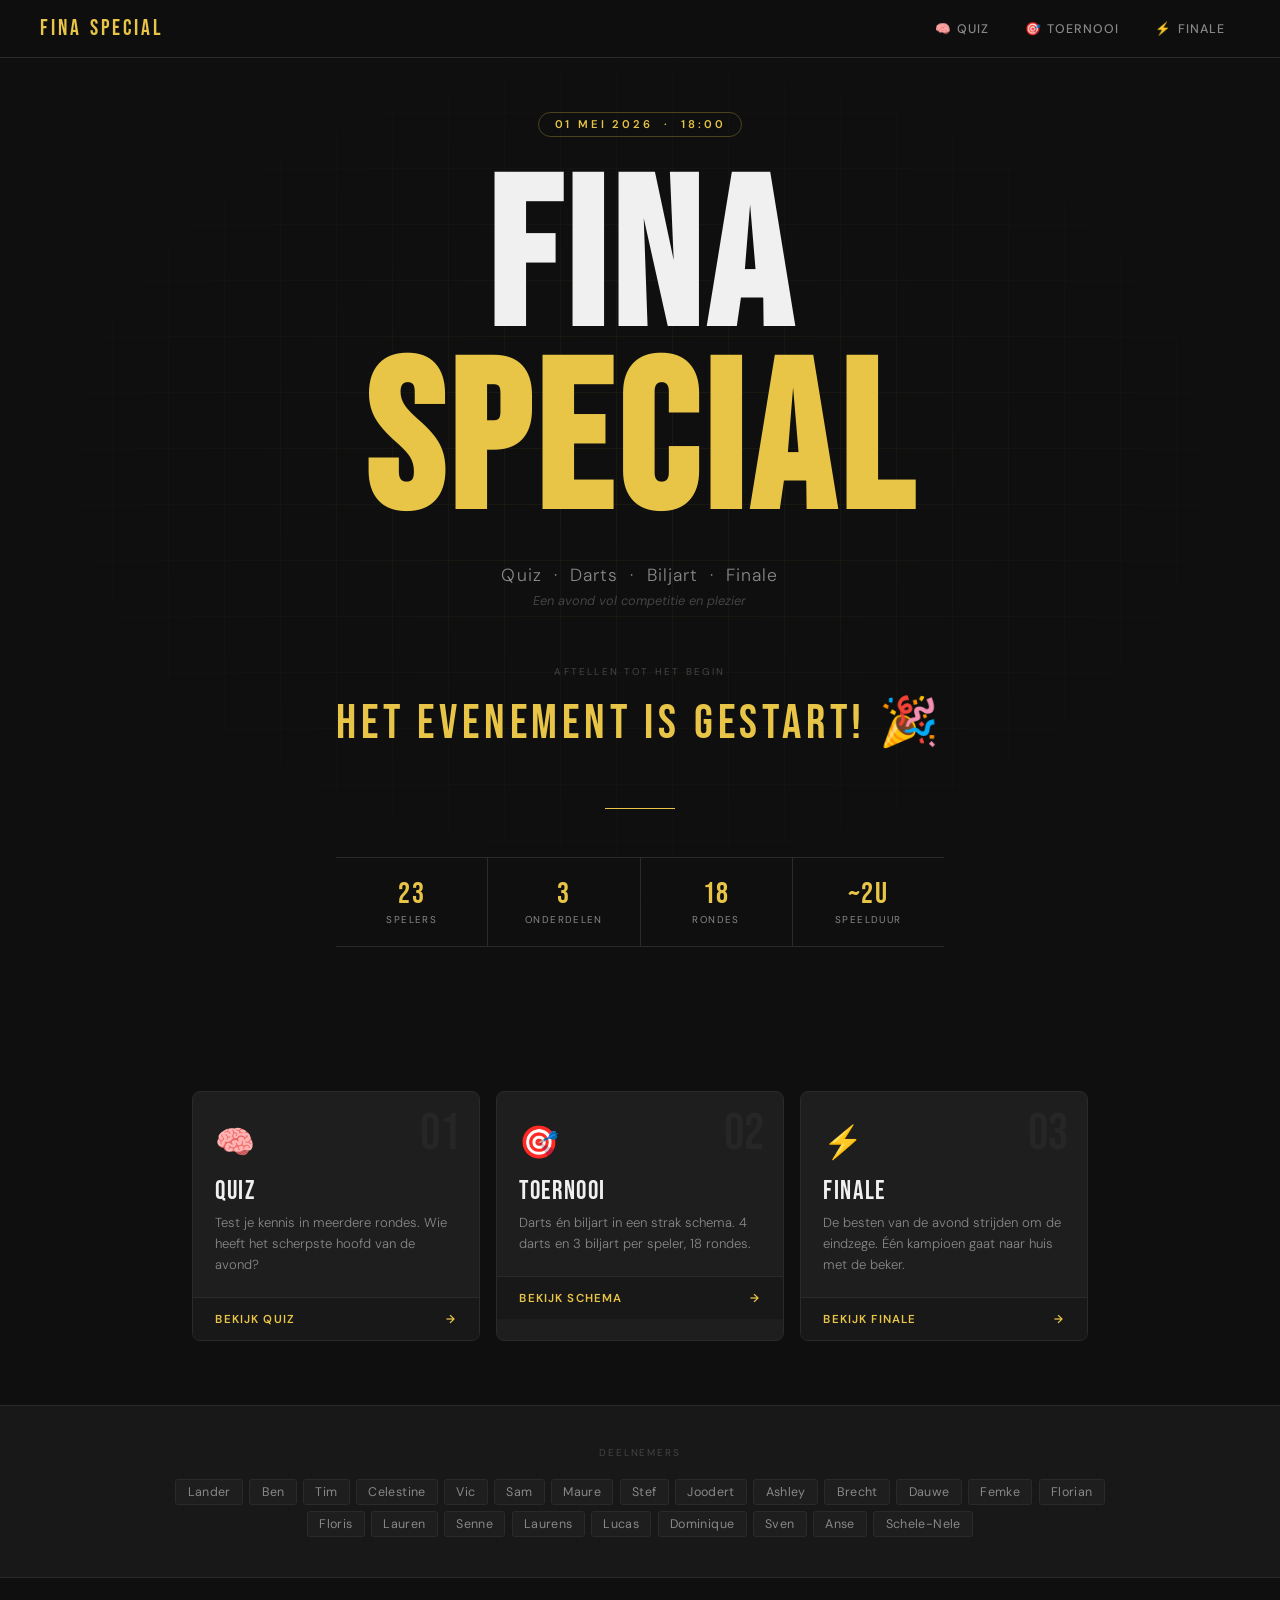
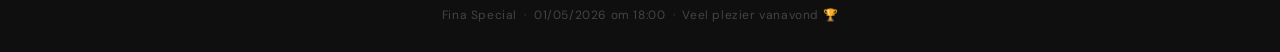
==== commit 30e73241: "Update index.html edited the time to 2k26" ====
--- a/index.html
+++ b/index.html
@@ -144,7 +144,7 @@
 <div class="hero">
   <div class="grid-bg"></div>
   <div class="hero-content">
-    <span class="eyebrow">01 mei 2025 &nbsp;·&nbsp; 18:00</span>
+    <span class="eyebrow">01 mei 2026 &nbsp;·&nbsp; 18:00</span>
     <h1 class="hero-title">Fina<br><span class="accent">Special</span></h1>
     <p class="hero-sub">Quiz &nbsp;·&nbsp; Darts &nbsp;·&nbsp; Biljart &nbsp;·&nbsp; Finale</p>
     <p class="hero-tagline">Een avond vol competitie en plezier</p>
@@ -207,7 +207,7 @@
   <div class="players-wrap" id="players"></div>
 </div>
 
-<footer>Fina Special &nbsp;·&nbsp; 01/05/2025 om 18:00 &nbsp;·&nbsp; Veel plezier vanavond 🏆</footer>
+<footer>Fina Special &nbsp;·&nbsp; 01/05/2026 om 18:00 &nbsp;·&nbsp; Veel plezier vanavond 🏆</footer>
 
 <script>
 ["Lander","Ben","Tim","Celestine","Vic","Sam","Maure","Stef","Joodert","Ashley",
@@ -218,7 +218,7 @@
   document.getElementById('players').appendChild(t);
 });
 
-const target = new Date('2025-05-01T18:00:00');
+const target = new Date('2026-05-01T18:00:00');
 const pad = n => String(Math.floor(n)).padStart(2, '0');
 const ids = ['cd-d','cd-h','cd-m','cd-s'];
 
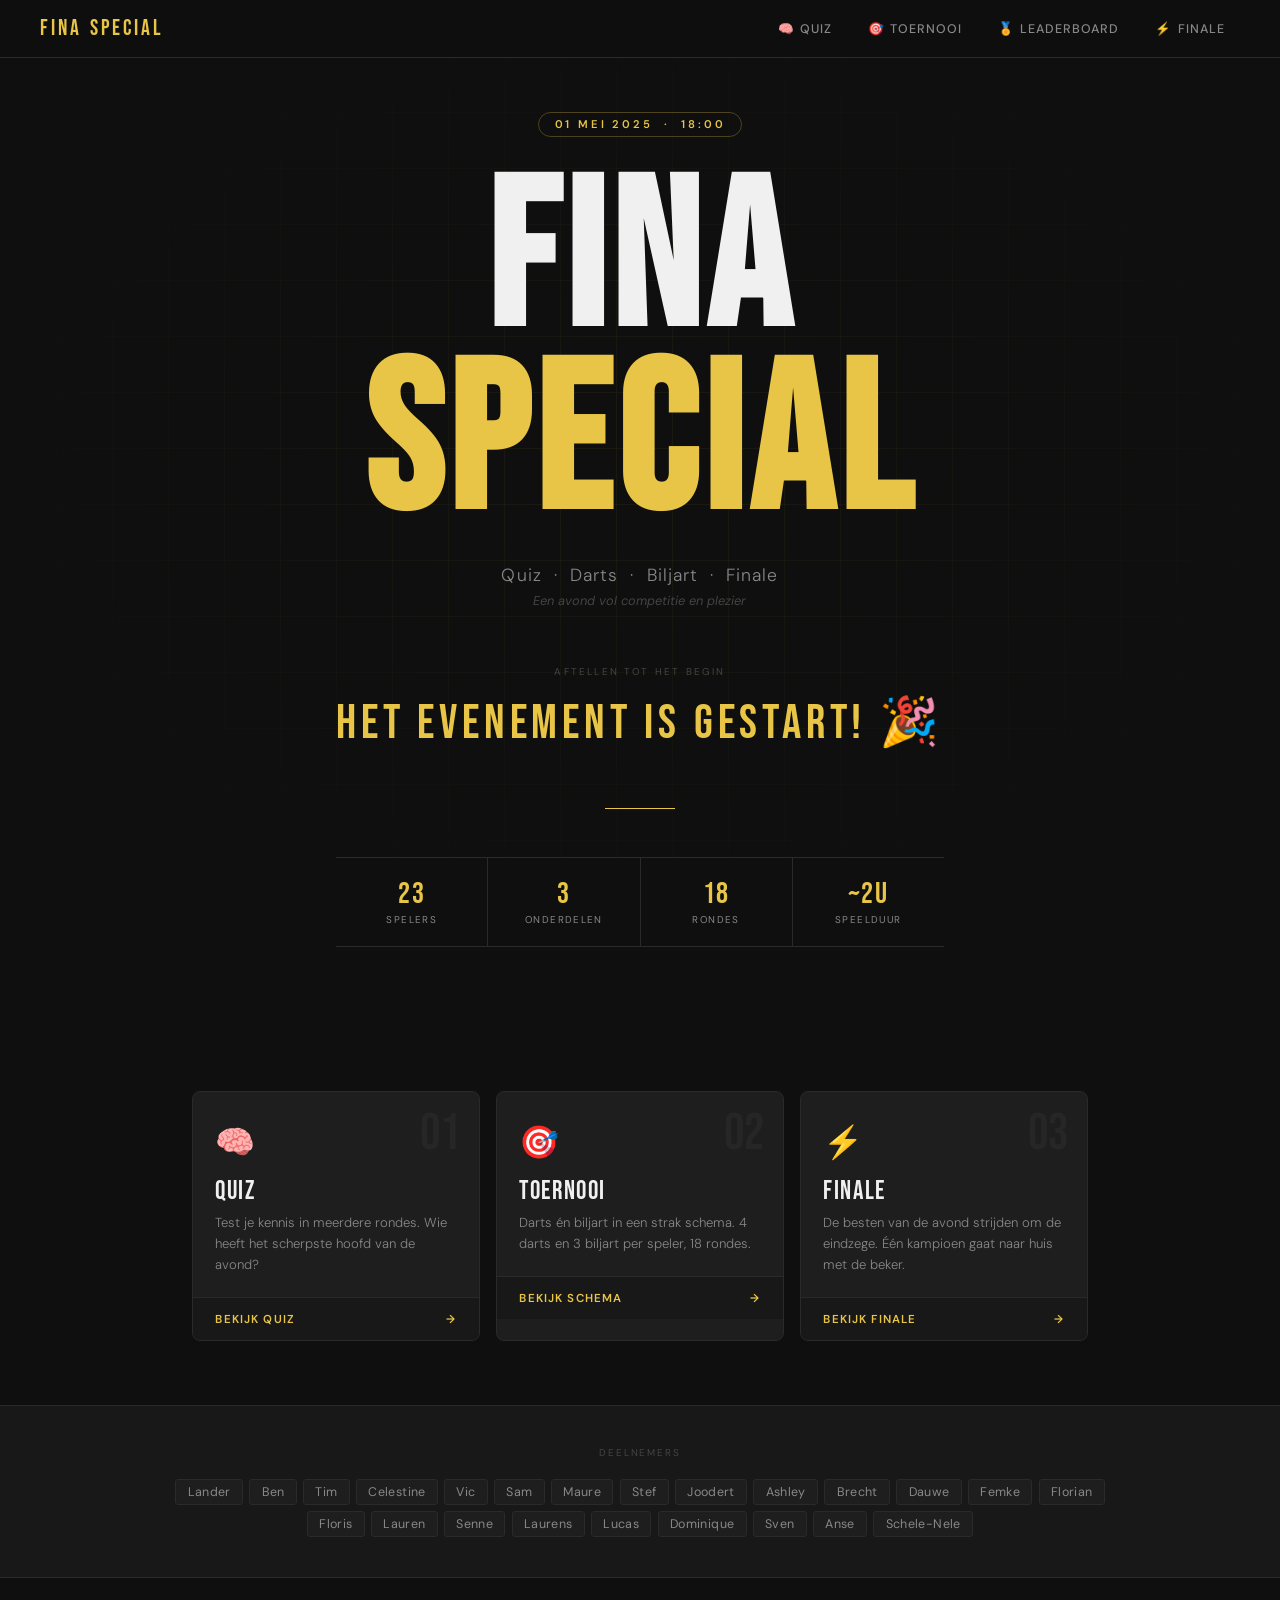
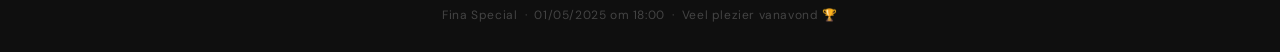
==== commit 3069b4a6: "Update index.html" ====
--- a/index.html
+++ b/index.html
@@ -137,6 +137,7 @@
   <ul class="nav-links">
     <li><a href="quiz.html">🧠 <span class="txt">Quiz</span></a></li>
     <li><a href="tournament.html">🎯 <span class="txt">Toernooi</span></a></li>
+    <li><a href="leaderboard.html">🏅 <span class="txt">Leaderboard</span></a></li>
     <li><a href="finals.html">⚡ <span class="txt">Finale</span></a></li>
   </ul>
 </nav>
@@ -144,7 +145,7 @@
 <div class="hero">
   <div class="grid-bg"></div>
   <div class="hero-content">
-    <span class="eyebrow">01 mei 2026 &nbsp;·&nbsp; 18:00</span>
+    <span class="eyebrow">01 mei 2025 &nbsp;·&nbsp; 18:00</span>
     <h1 class="hero-title">Fina<br><span class="accent">Special</span></h1>
     <p class="hero-sub">Quiz &nbsp;·&nbsp; Darts &nbsp;·&nbsp; Biljart &nbsp;·&nbsp; Finale</p>
     <p class="hero-tagline">Een avond vol competitie en plezier</p>
@@ -207,7 +208,7 @@
   <div class="players-wrap" id="players"></div>
 </div>
 
-<footer>Fina Special &nbsp;·&nbsp; 01/05/2026 om 18:00 &nbsp;·&nbsp; Veel plezier vanavond 🏆</footer>
+<footer>Fina Special &nbsp;·&nbsp; 01/05/2025 om 18:00 &nbsp;·&nbsp; Veel plezier vanavond 🏆</footer>
 
 <script>
 ["Lander","Ben","Tim","Celestine","Vic","Sam","Maure","Stef","Joodert","Ashley",
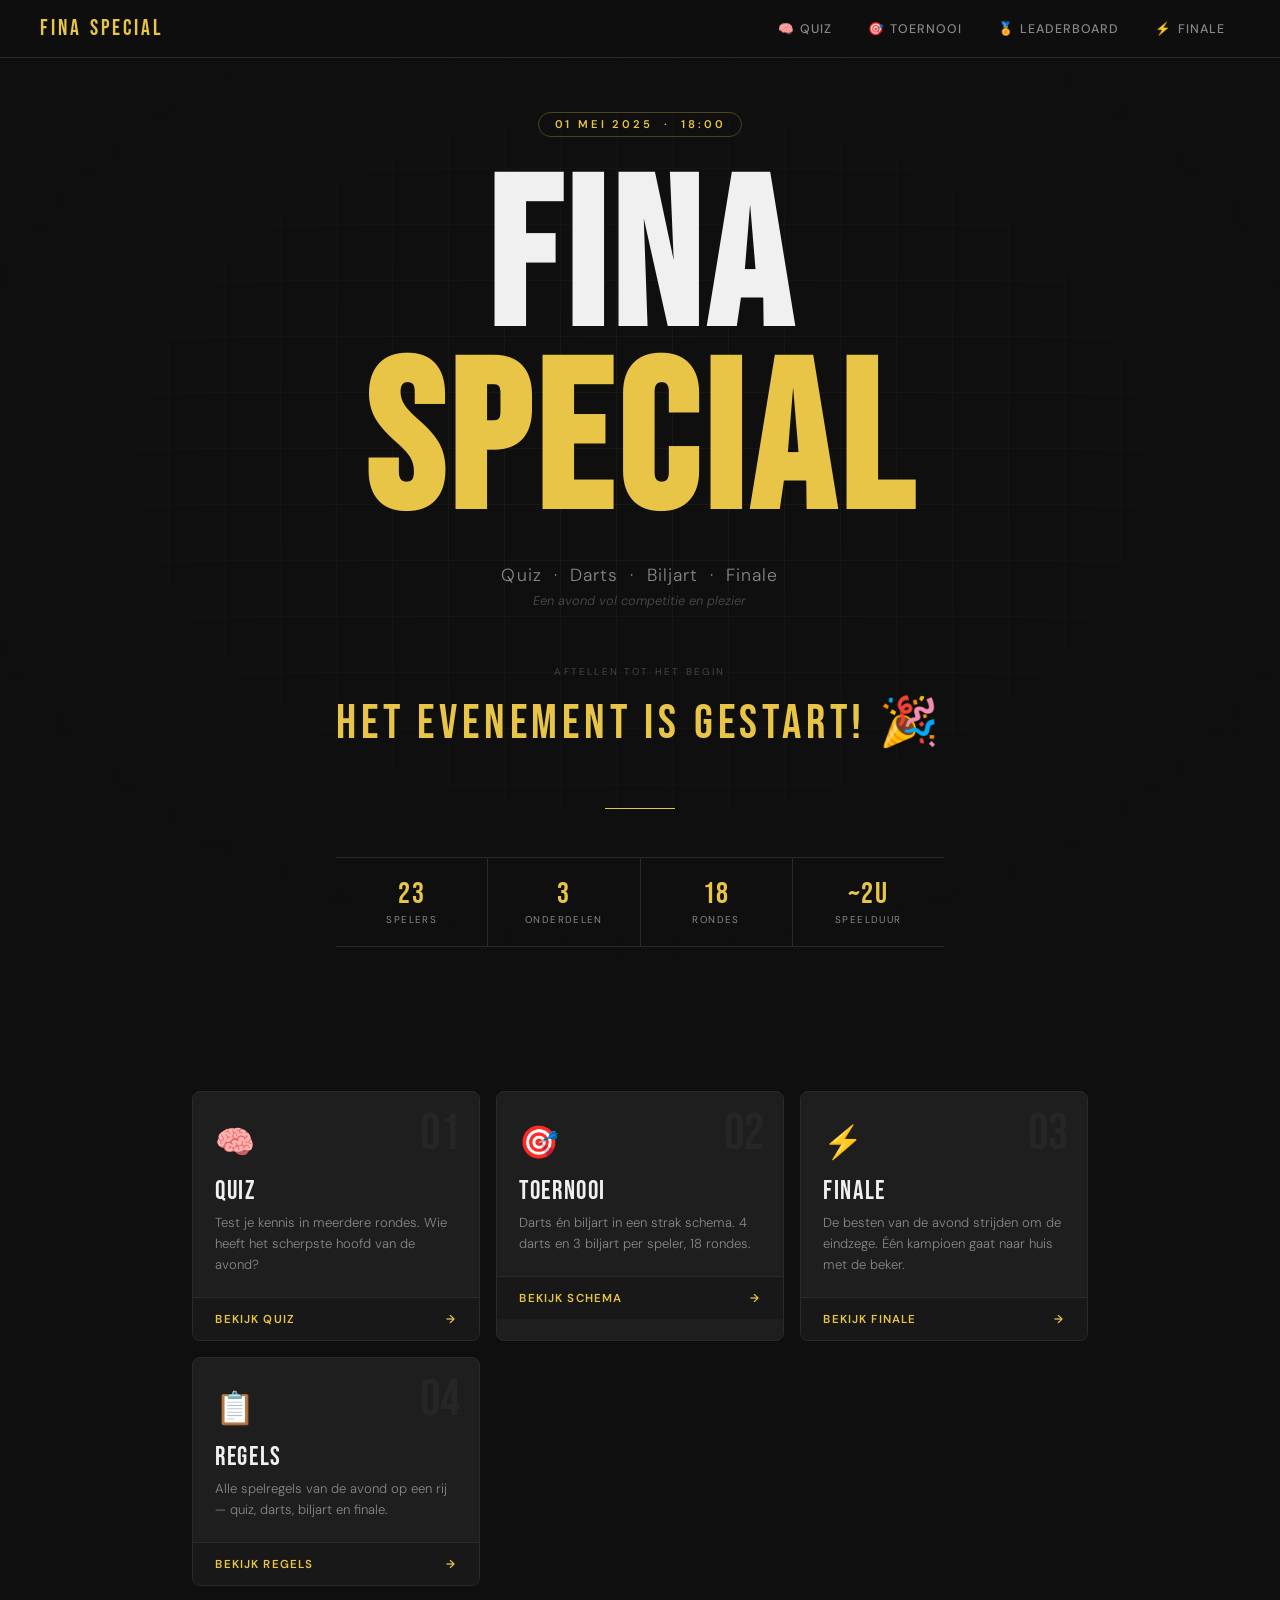
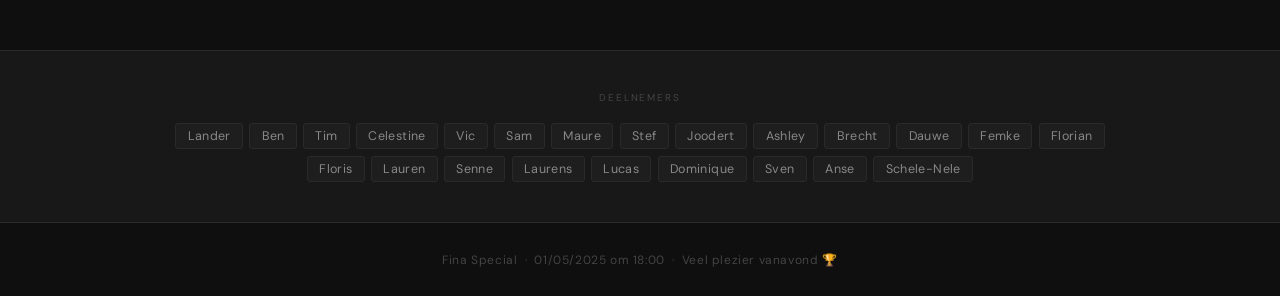
==== commit 741964fe: "Update index.html" ====
--- a/index.html
+++ b/index.html
@@ -200,6 +200,15 @@
       </div>
       <div class="ec-foot"><span>Bekijk finale</span><span class="ec-arrow">→</span></div>
     </a>
+
+    <a href="rules.html" class="event-card">
+      <div class="ec-top">
+        <span class="ec-icon">📋</span><span class="ec-num">04</span>
+        <div class="ec-title">Regels</div>
+        <p class="ec-desc">Alle spelregels van de avond op een rij — quiz, darts, biljart en finale.</p>
+      </div>
+      <div class="ec-foot"><span>Bekijk regels</span><span class="ec-arrow">→</span></div>
+    </a>
   </div>
 </div>
 
@@ -219,7 +228,7 @@
   document.getElementById('players').appendChild(t);
 });
 
-const target = new Date('2026-05-01T18:00:00');
+const target = new Date('2025-05-01T18:00:00');
 const pad = n => String(Math.floor(n)).padStart(2, '0');
 const ids = ['cd-d','cd-h','cd-m','cd-s'];
 
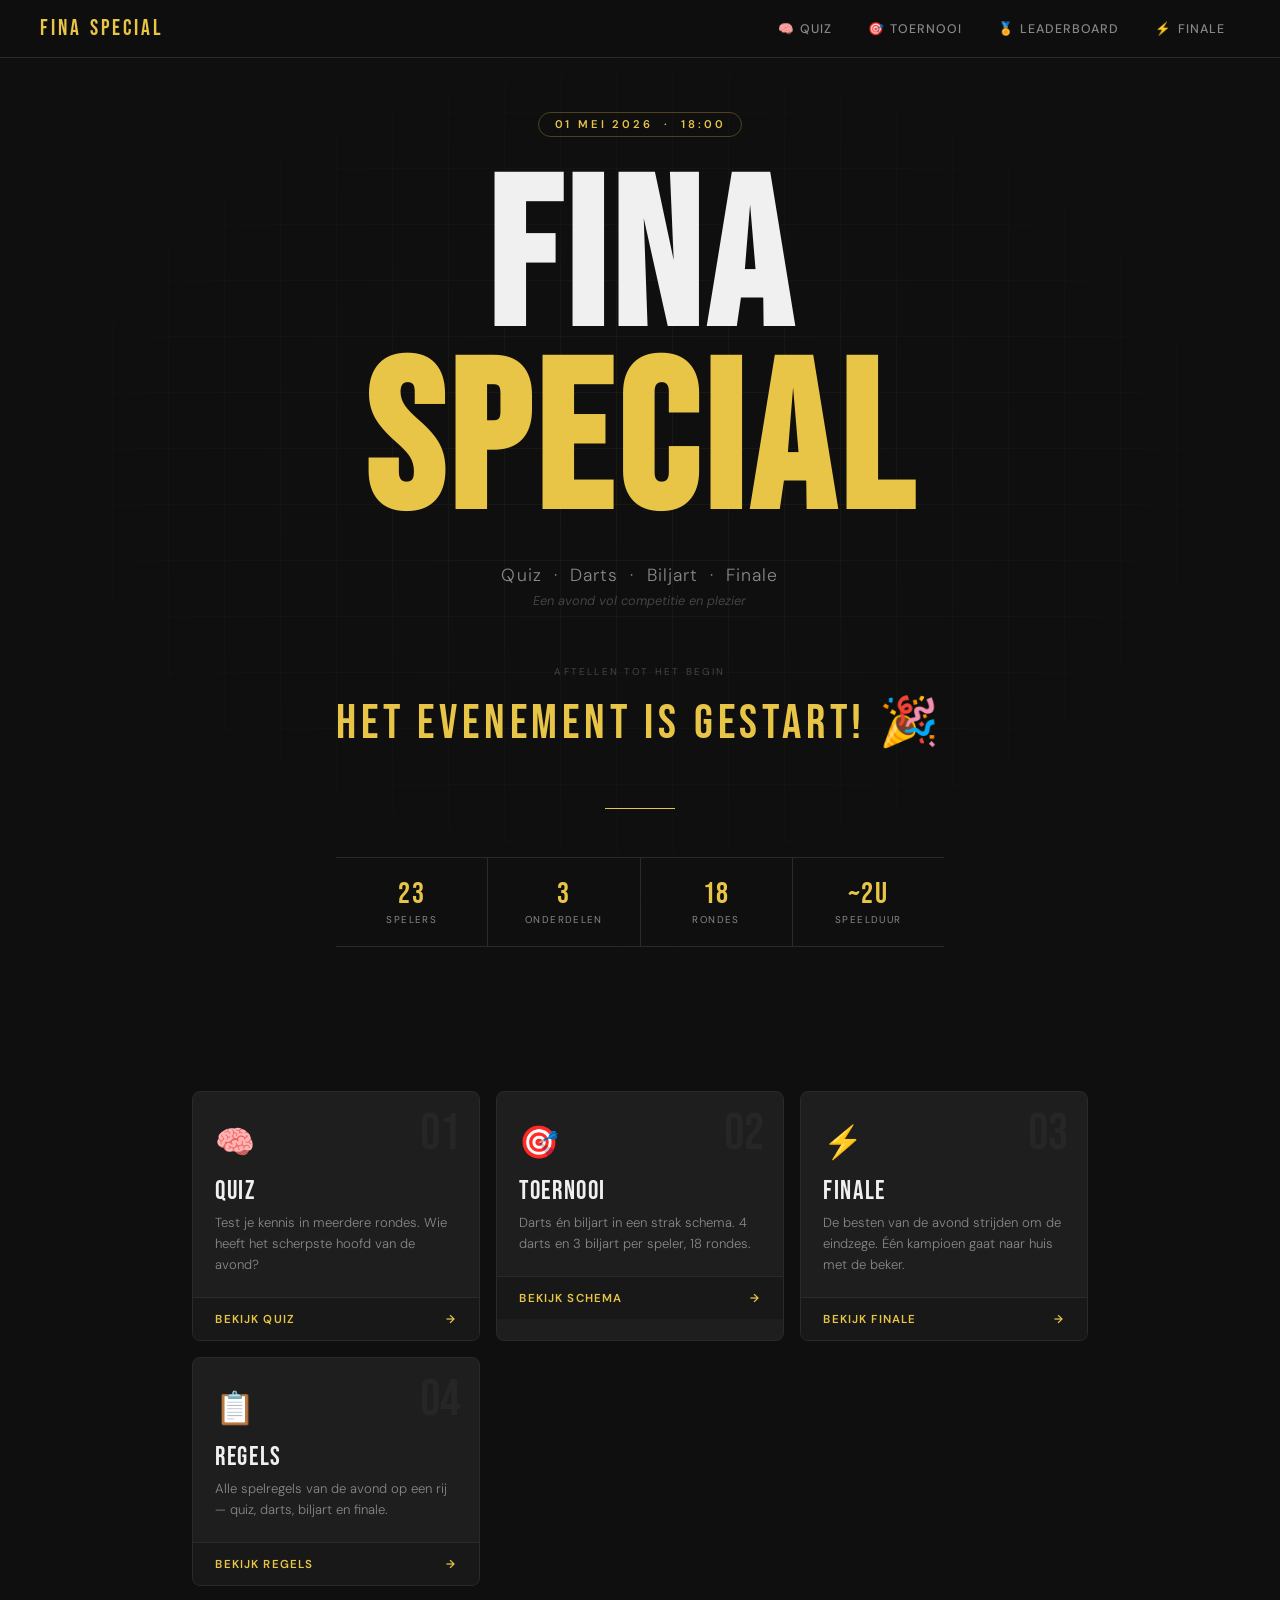
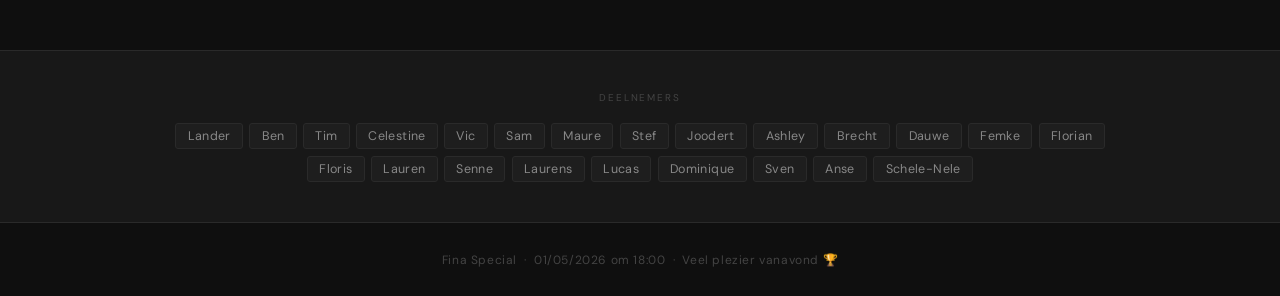
==== commit a0d466a6: "Update index.html Date is 2026" ====
--- a/index.html
+++ b/index.html
@@ -145,7 +145,7 @@
 <div class="hero">
   <div class="grid-bg"></div>
   <div class="hero-content">
-    <span class="eyebrow">01 mei 2025 &nbsp;·&nbsp; 18:00</span>
+    <span class="eyebrow">01 mei 2026 &nbsp;·&nbsp; 18:00</span>
     <h1 class="hero-title">Fina<br><span class="accent">Special</span></h1>
     <p class="hero-sub">Quiz &nbsp;·&nbsp; Darts &nbsp;·&nbsp; Biljart &nbsp;·&nbsp; Finale</p>
     <p class="hero-tagline">Een avond vol competitie en plezier</p>
@@ -217,7 +217,7 @@
   <div class="players-wrap" id="players"></div>
 </div>
 
-<footer>Fina Special &nbsp;·&nbsp; 01/05/2025 om 18:00 &nbsp;·&nbsp; Veel plezier vanavond 🏆</footer>
+<footer>Fina Special &nbsp;·&nbsp; 01/05/2026 om 18:00 &nbsp;·&nbsp; Veel plezier vanavond 🏆</footer>
 
 <script>
 ["Lander","Ben","Tim","Celestine","Vic","Sam","Maure","Stef","Joodert","Ashley",
@@ -228,7 +228,7 @@
   document.getElementById('players').appendChild(t);
 });
 
-const target = new Date('2025-05-01T18:00:00');
+const target = new Date('2026-05-01T18:00:00');
 const pad = n => String(Math.floor(n)).padStart(2, '0');
 const ids = ['cd-d','cd-h','cd-m','cd-s'];
 
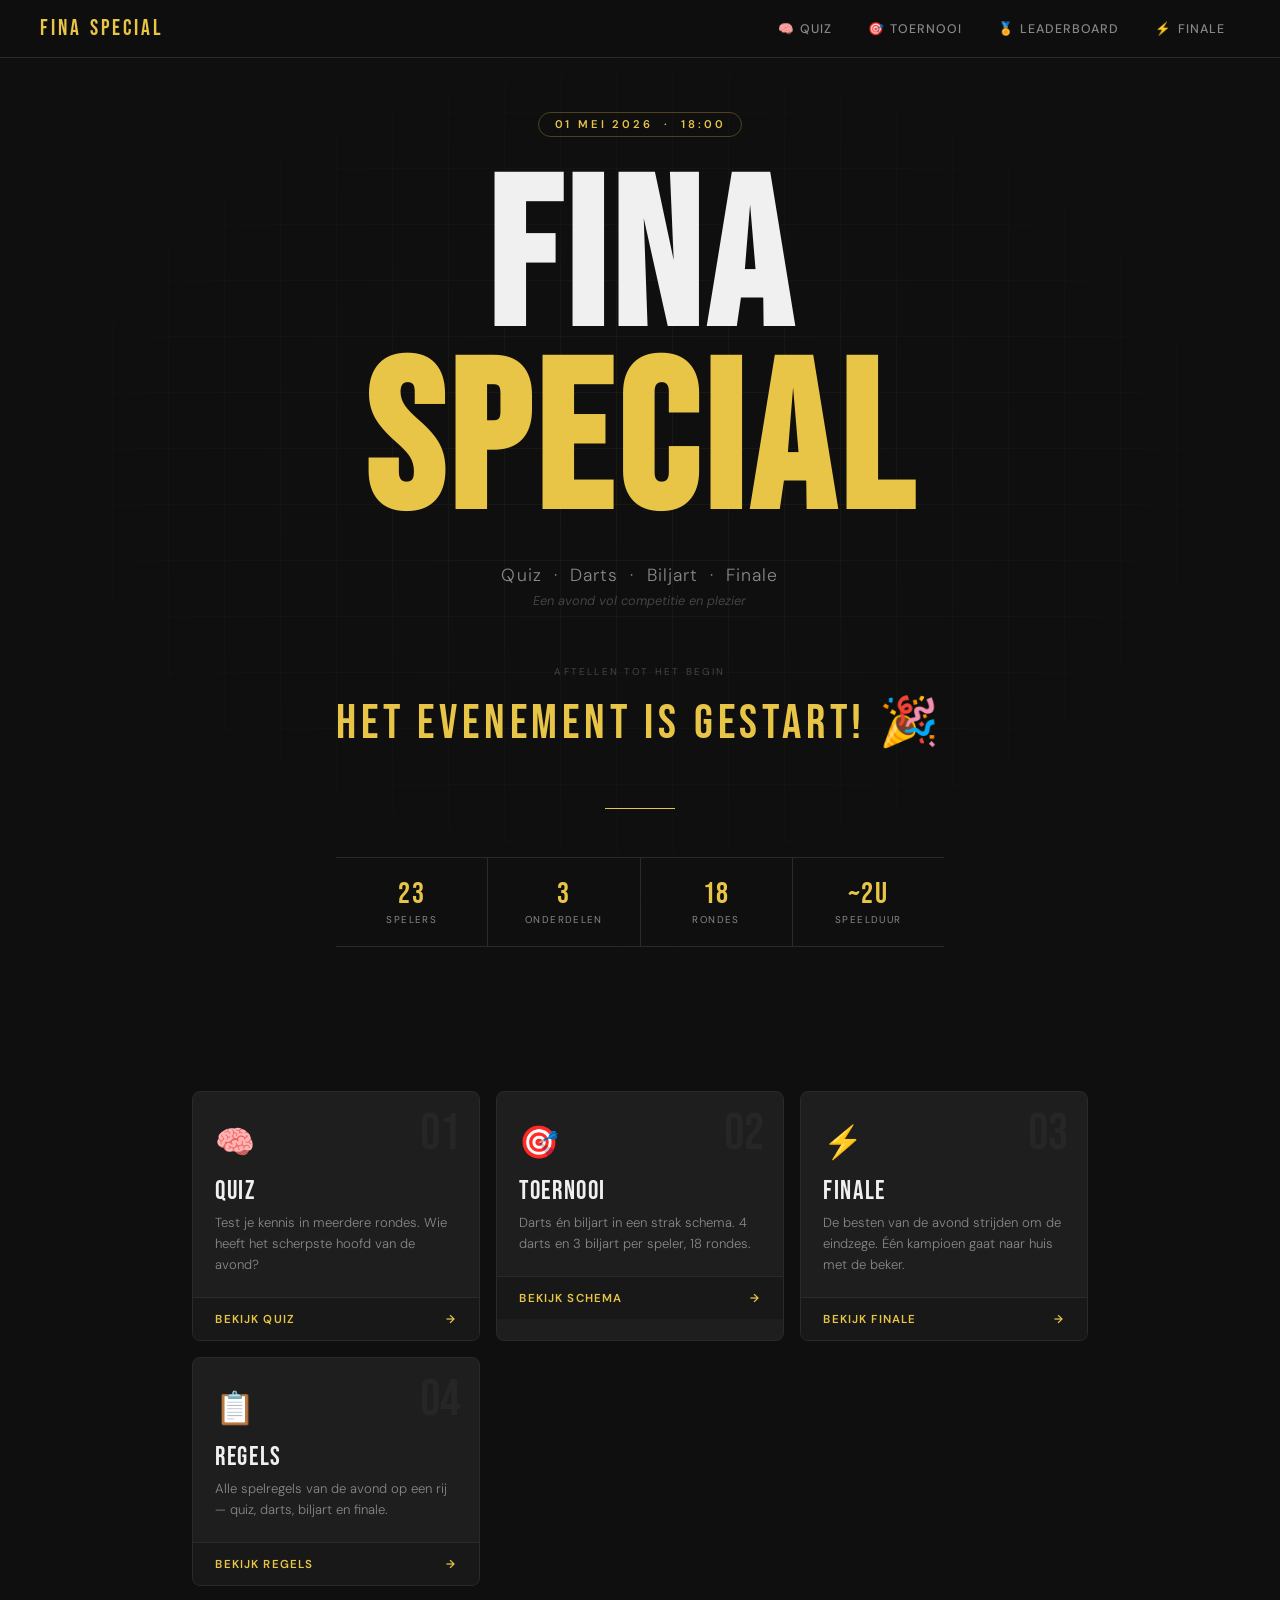
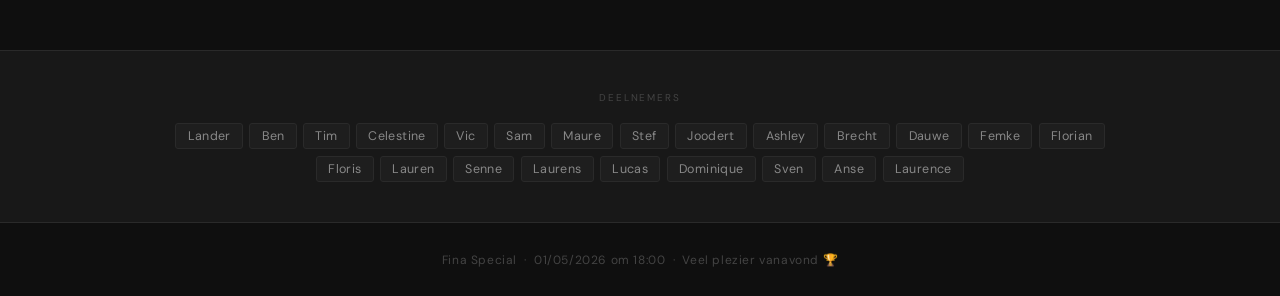
==== commit a7f31982: "Update index.html" ====
--- a/index.html
+++ b/index.html
@@ -222,7 +222,7 @@
 <script>
 ["Lander","Ben","Tim","Celestine","Vic","Sam","Maure","Stef","Joodert","Ashley",
  "Brecht","Dauwe","Femke","Florian","Floris","Lauren","Senne","Laurens","Lucas",
- "Dominique","Sven","Anse","Schele-Nele"].forEach(p => {
+ "Dominique","Sven","Anse","Laurence"].forEach(p => {
   const t = document.createElement('div');
   t.className = 'ptag'; t.textContent = p;
   document.getElementById('players').appendChild(t);
